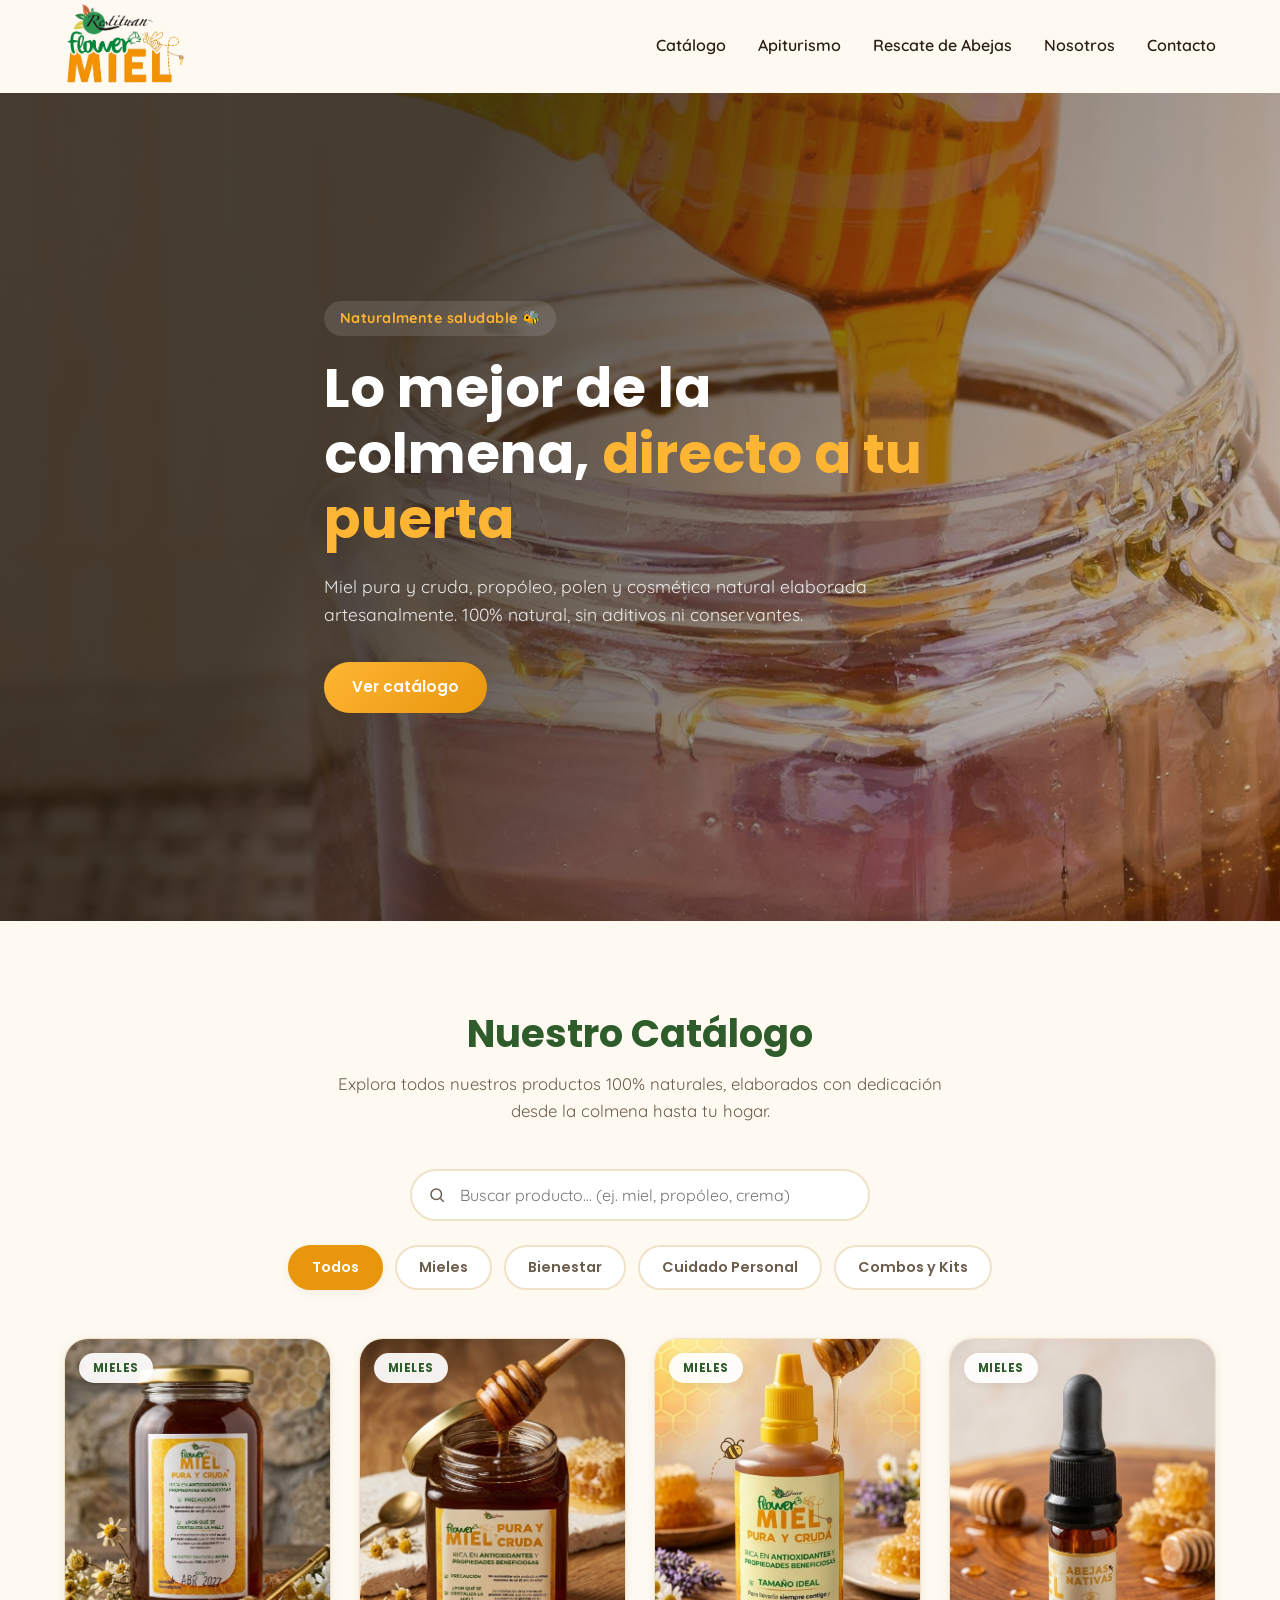
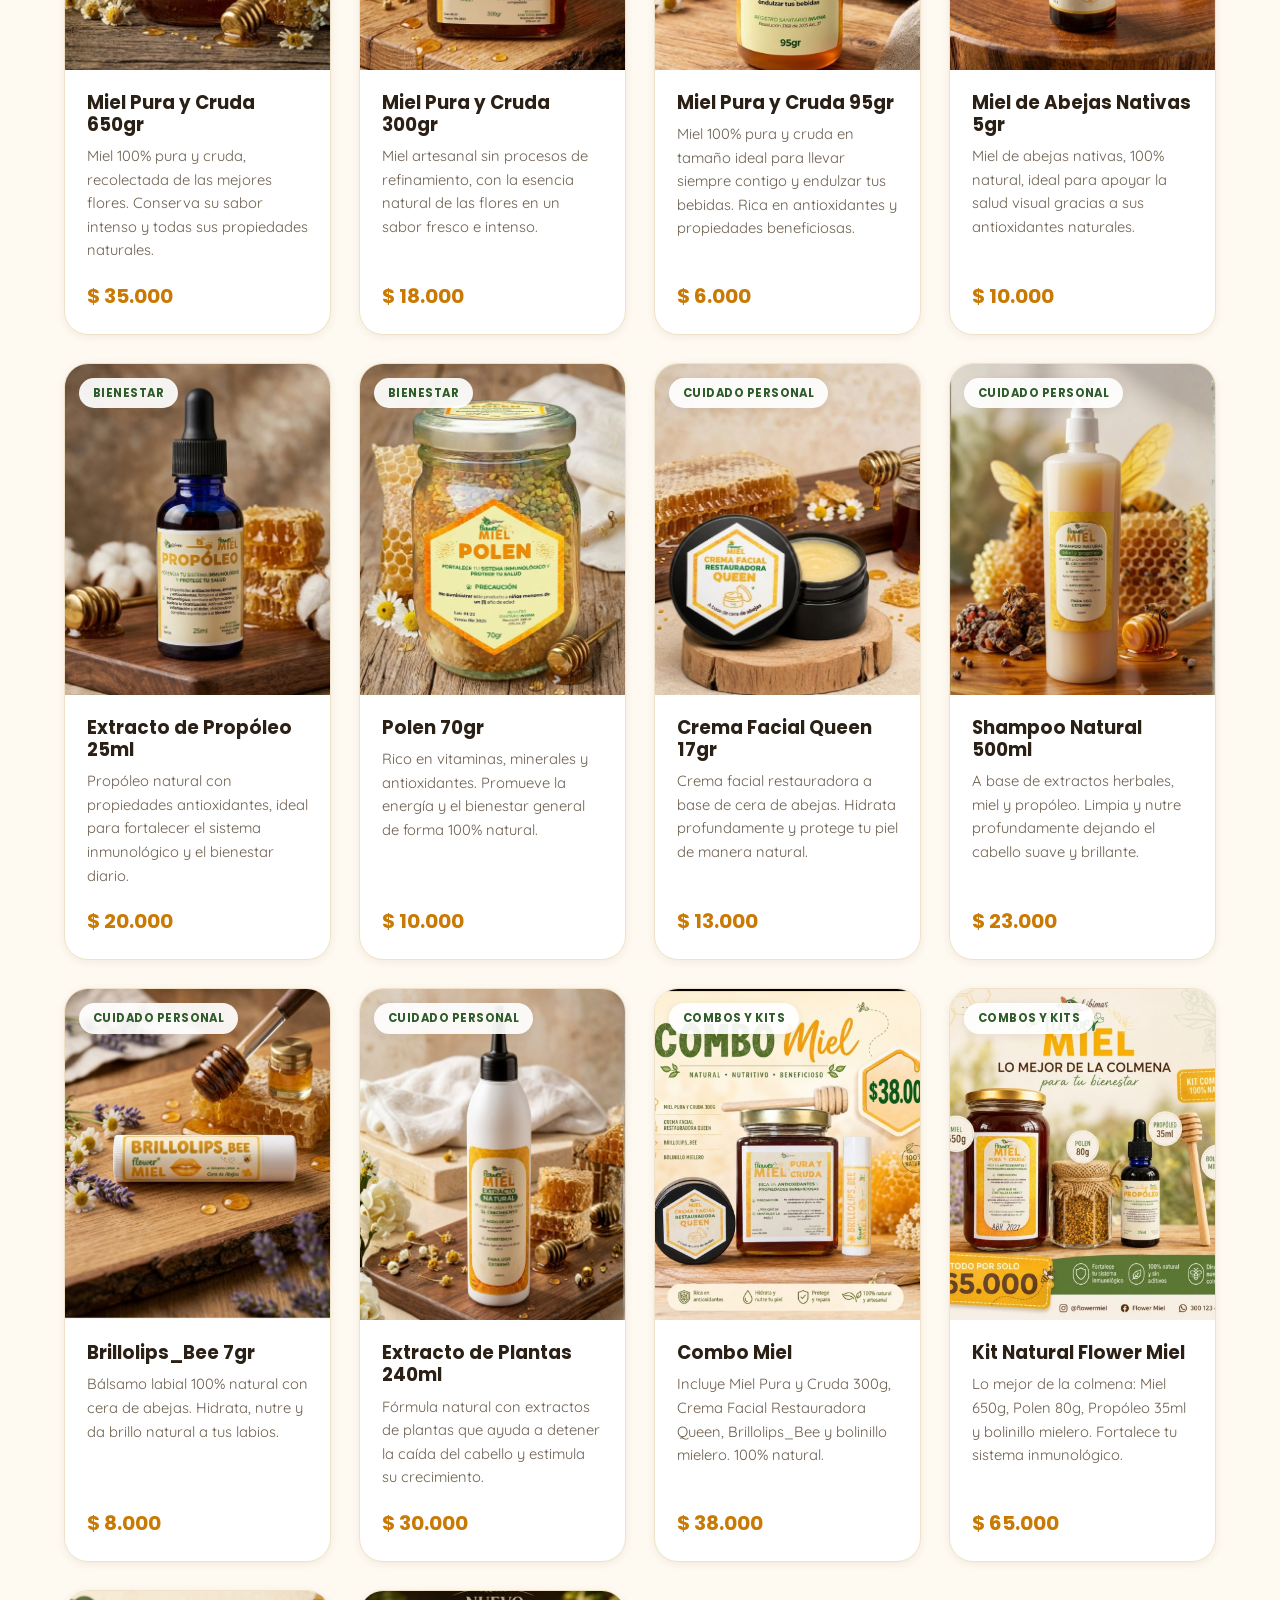
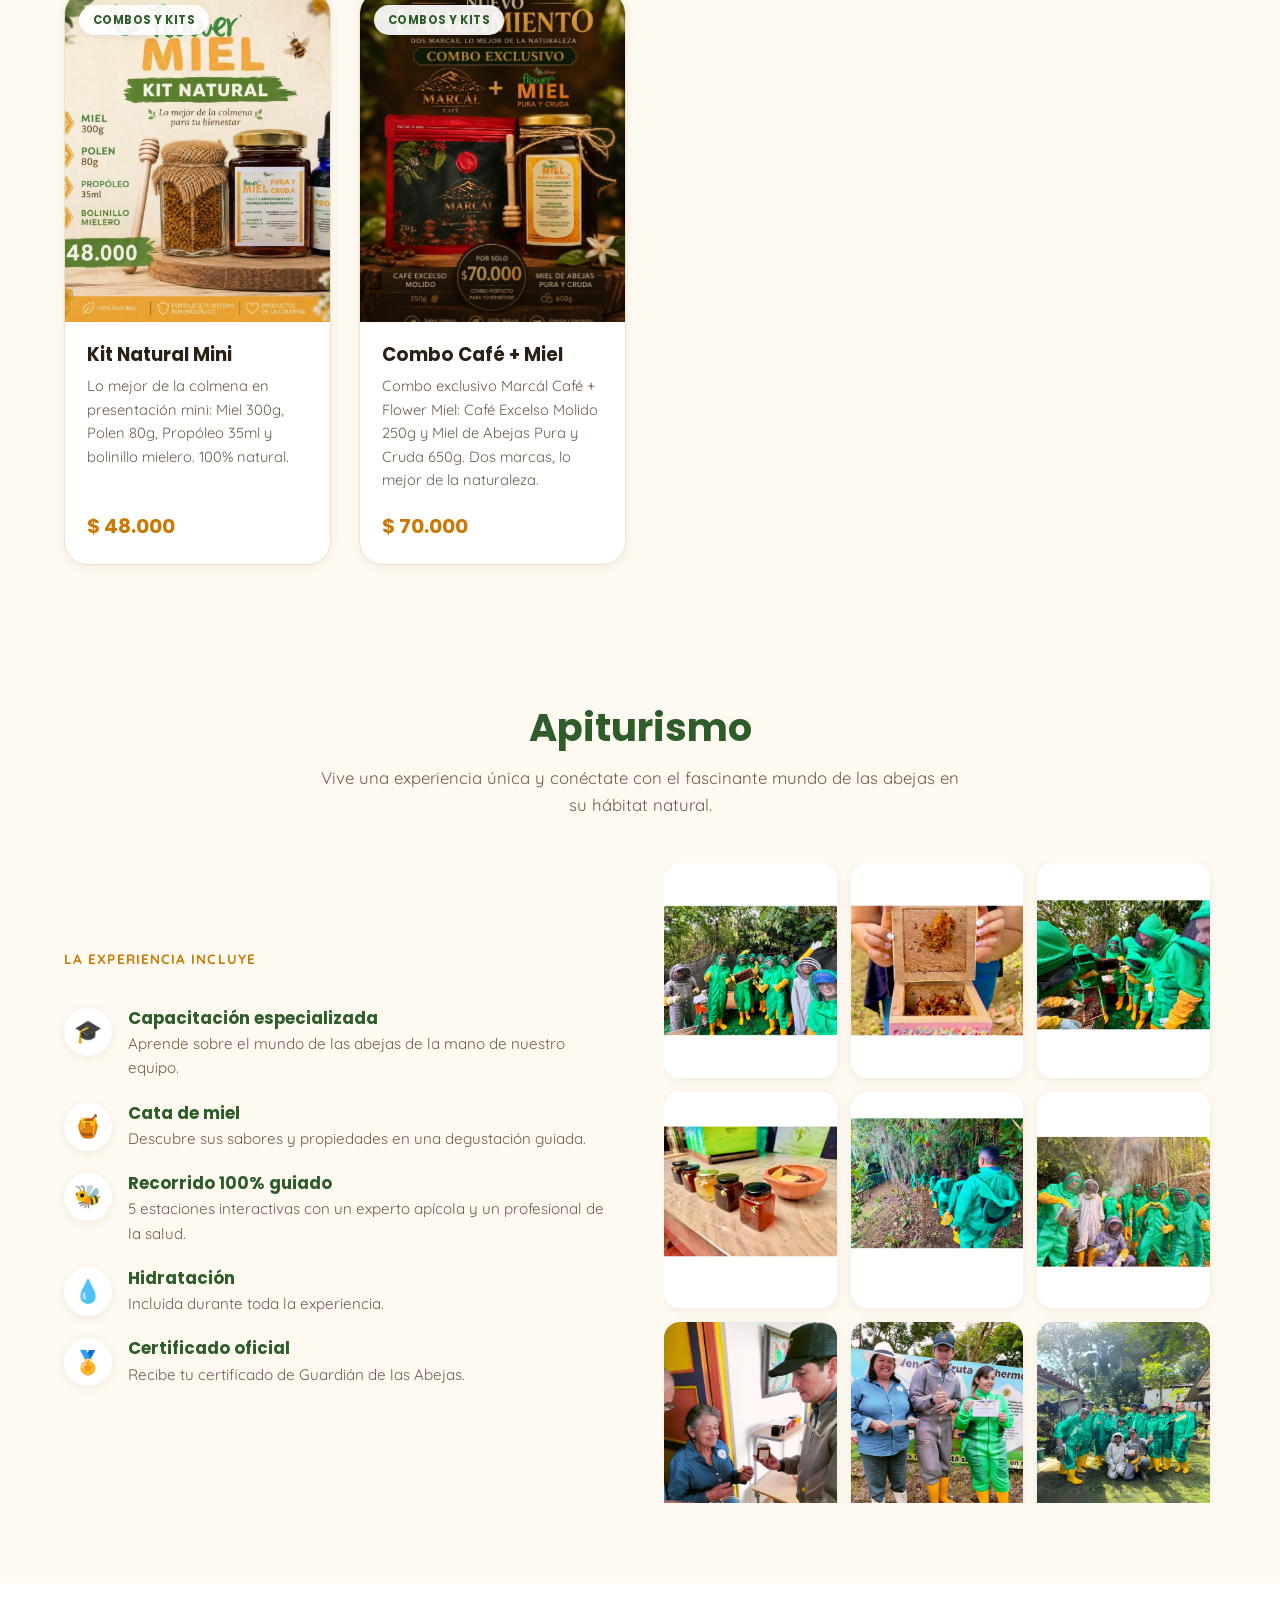
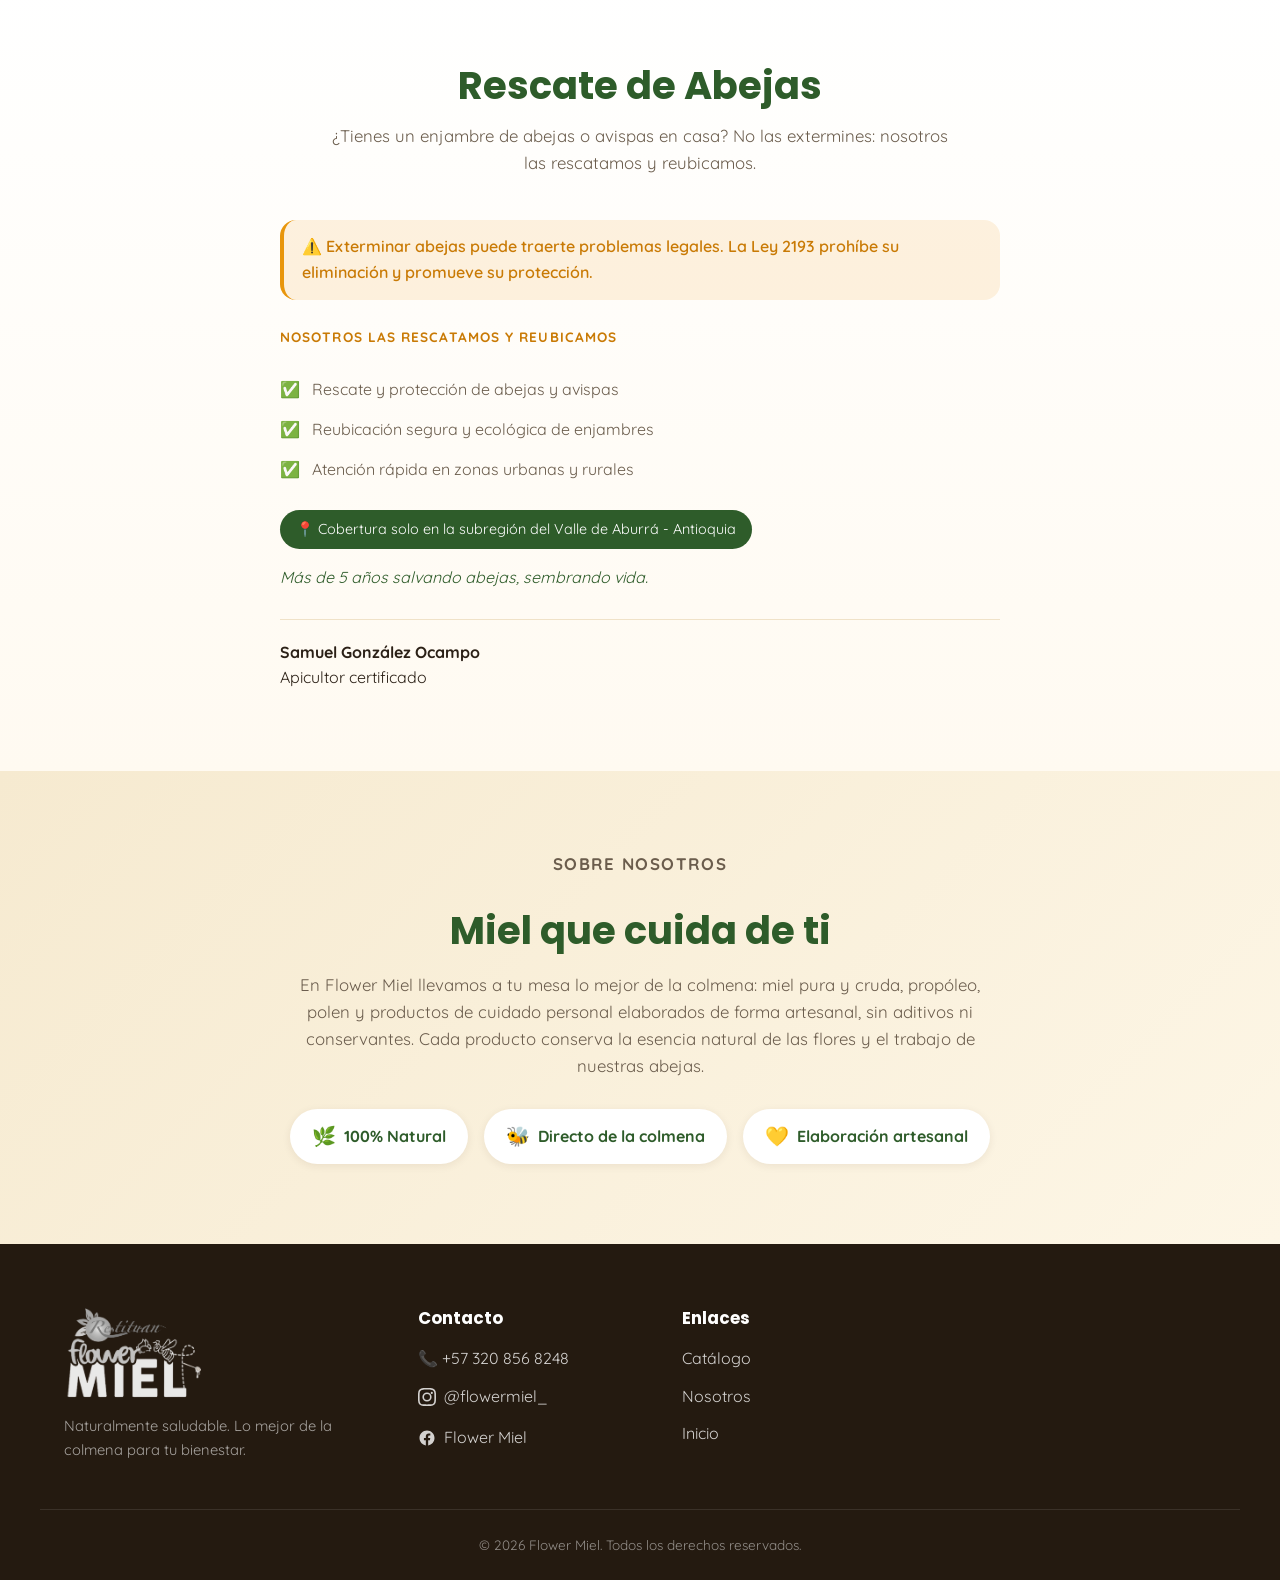
==== vendedores/index.html @ 665420f8 "Mueve vendedores.html a /vendedores/ para ocultar la extensión .html Al servirse como index.html den" ====
<!DOCTYPE html>
<html lang="es">
<head>
<meta charset="UTF-8">
<meta name="viewport" content="width=device-width, initial-scale=1.0">
<title>Flower Miel | Catálogo Natural</title>
<meta name="description" content="Flower Miel - Productos naturales de la colmena: miel, propóleo, polen y cosmética natural.">
<meta name="robots" content="noindex, nofollow">
<link rel="icon" href="data:image/svg+xml,<svg xmlns=%22http://www.w3.org/2000/svg%22 viewBox=%220 0 100 100%22><text y=%22.9em%22 font-size=%2290%22>🍯</text></svg>">
<link rel="preconnect" href="https://fonts.googleapis.com">
<link rel="preconnect" href="https://fonts.gstatic.com" crossorigin>
<link href="https://fonts.googleapis.com/css2?family=Poppins:wght@400;500;600;700;800&family=Quicksand:wght@400;500;600;700&display=swap" rel="stylesheet">
<link rel="stylesheet" href="../assets/css/styles.css">
</head>
<body>

<!-- HEADER -->
<header class="site-header" id="top">
  <div class="header-inner container">
    <a href="#top" class="brand">
      <img src="../assets/img/logo-flower-miel.png" alt="Flower Miel" class="brand-logo">
    </a>

    <nav class="main-nav" id="mainNav">
      <a href="#catalogo">Catálogo</a>
      <a href="#apiturismo">Apiturismo</a>
      <a href="#rescate">Rescate de Abejas</a>
      <a href="#nosotros">Nosotros</a>
      <a href="#contacto">Contacto</a>
    </nav>

    <button class="nav-toggle" id="navToggle" aria-label="Abrir menú" aria-expanded="false">
      <span></span><span></span><span></span>
    </button>
  </div>
</header>

<!-- HERO -->
<section class="hero">
  <div class="hero-bg" style="background-image:url('../assets/img/hero-banner.jpg')"></div>
  <div class="hero-overlay"></div>
  <div class="container hero-content">
    <p class="hero-eyebrow">Naturalmente saludable 🐝</p>
    <h1>Lo mejor de la colmena, <span>directo a tu puerta</span></h1>
    <p class="hero-subtitle">Miel pura y cruda, propóleo, polen y cosmética natural elaborada artesanalmente. 100% natural, sin aditivos ni conservantes.</p>
    <div class="hero-actions">
      <a href="#catalogo" class="btn btn-primary">Ver catálogo</a>
    </div>
  </div>
</section>

<!-- QUICK NAV (solo móvil) -->
<nav class="quick-nav" aria-label="Accesos rápidos">
  <div class="container quick-nav-inner">
    <a href="#catalogo" class="quick-nav-item">
      <span class="quick-nav-icon">🍯</span>
      Catálogo
    </a>
    <a href="#apiturismo" class="quick-nav-item">
      <span class="quick-nav-icon">🐝</span>
      Apiturismo
    </a>
    <a href="#rescate" class="quick-nav-item">
      <span class="quick-nav-icon">🛡️</span>
      Rescate de Abejas
    </a>
    <a href="#nosotros" class="quick-nav-item">
      <span class="quick-nav-icon">🌿</span>
      Nosotros
    </a>
  </div>
</nav>

<!-- CATALOGO -->
<main>
<section class="catalog-section" id="catalogo">
  <div class="container">
    <div class="section-heading">
      <h2>Nuestro Catálogo</h2>
      <p>Explora todos nuestros productos 100% naturales, elaborados con dedicación desde la colmena hasta tu hogar.</p>
    </div>

    <!-- Controls: search + filters -->
    <div class="catalog-controls">
      <div class="search-box">
        <svg viewBox="0 0 24 24" width="18" height="18" fill="none" stroke="currentColor" stroke-width="2" aria-hidden="true"><circle cx="11" cy="11" r="7"/><line x1="21" y1="21" x2="16.65" y2="16.65"/></svg>
        <input type="text" id="searchInput" placeholder="Buscar producto... (ej. miel, propóleo, crema)">
      </div>

      <div class="filter-chips" id="filterChips">
        <button class="chip active" data-filter="todos">Todos</button>
        <button class="chip" data-filter="mieles">Mieles</button>
        <button class="chip" data-filter="bienestar">Bienestar</button>
        <button class="chip" data-filter="cuidado-personal">Cuidado Personal</button>
        <button class="chip" data-filter="combos">Combos y Kits</button>
      </div>
    </div>

    <!-- Product grid -->
    <div class="product-grid" id="productGrid"></div>

    <p class="no-results" id="noResults" hidden>No se encontraron productos que coincidan con tu búsqueda 🐝</p>
  </div>
</section>

<!-- APITURISMO -->
<section class="apiturismo-section" id="apiturismo">
  <div class="container">
    <div class="section-heading">
      <h2>Apiturismo</h2>
      <p>Vive una experiencia única y conéctate con el fascinante mundo de las abejas en su hábitat natural.</p>
    </div>

    <div class="apiturismo-inner">
      <div class="apiturismo-info">
        <p class="section-tag">La experiencia incluye</p>
        <ul class="apiturismo-list">
          <li>
            <span class="apiturismo-icon">🎓</span>
            <div>
              <h3>Capacitación especializada</h3>
              <p>Aprende sobre el mundo de las abejas de la mano de nuestro equipo.</p>
            </div>
          </li>
          <li>
            <span class="apiturismo-icon">🍯</span>
            <div>
              <h3>Cata de miel</h3>
              <p>Descubre sus sabores y propiedades en una degustación guiada.</p>
            </div>
          </li>
          <li>
            <span class="apiturismo-icon">🐝</span>
            <div>
              <h3>Recorrido 100% guiado</h3>
              <p>5 estaciones interactivas con un experto apícola y un profesional de la salud.</p>
            </div>
          </li>
          <li>
            <span class="apiturismo-icon">💧</span>
            <div>
              <h3>Hidratación</h3>
              <p>Incluida durante toda la experiencia.</p>
            </div>
          </li>
          <li>
            <span class="apiturismo-icon">🏅</span>
            <div>
              <h3>Certificado oficial</h3>
              <p>Recibe tu certificado de Guardián de las Abejas.</p>
            </div>
          </li>
        </ul>
      </div>

      <div class="apiturismo-gallery" id="apiturismoGallery">
        <div class="gallery-item"><img src="../assets/img/apiturismo/apiturismo-20.jpg" alt="Experiencia de Apiturismo en Flower Miel" loading="lazy"></div>
        <div class="gallery-item"><img src="../assets/img/apiturismo/apiturismo-21.jpg" alt="Experiencia de Apiturismo en Flower Miel" loading="lazy"></div>
        <div class="gallery-item"><img src="../assets/img/apiturismo/apiturismo-22.jpg" alt="Experiencia de Apiturismo en Flower Miel" loading="lazy"></div>
        <div class="gallery-item"><img src="../assets/img/apiturismo/apiturismo-23.jpg" alt="Experiencia de Apiturismo en Flower Miel" loading="lazy"></div>
        <div class="gallery-item"><img src="../assets/img/apiturismo/apiturismo-24.jpg" alt="Experiencia de Apiturismo en Flower Miel" loading="lazy"></div>
        <div class="gallery-item"><img src="../assets/img/apiturismo/apiturismo-25.jpg" alt="Experiencia de Apiturismo en Flower Miel" loading="lazy"></div>
        <div class="gallery-item gallery-item-extra gallery-item-hidden"><img src="../assets/img/apiturismo/apiturismo-26.jpg" alt="Experiencia de Apiturismo en Flower Miel" loading="lazy"></div>
        <div class="gallery-item gallery-item-extra gallery-item-hidden"><img src="../assets/img/apiturismo/apiturismo-27.jpg" alt="Experiencia de Apiturismo en Flower Miel" loading="lazy"></div>
        <div class="gallery-item gallery-item-extra gallery-item-hidden"><img src="../assets/img/apiturismo/apiturismo-28.jpg" alt="Experiencia de Apiturismo en Flower Miel" loading="lazy"></div>
        <div class="gallery-item gallery-item-extra gallery-item-hidden"><img src="../assets/img/apiturismo/apiturismo-29.jpg" alt="Experiencia de Apiturismo en Flower Miel" loading="lazy"></div>
        <div class="gallery-item gallery-item-extra gallery-item-hidden"><img src="../assets/img/apiturismo/apiturismo-31.jpg" alt="Experiencia de Apiturismo en Flower Miel" loading="lazy"></div>
        <div class="gallery-item gallery-item-extra gallery-item-hidden"><img src="../assets/img/apiturismo/apiturismo-32.jpg" alt="Experiencia de Apiturismo en Flower Miel" loading="lazy"></div>
        <div class="gallery-item gallery-item-extra gallery-item-hidden"><img src="../assets/img/apiturismo/apiturismo-33.jpg" alt="Experiencia de Apiturismo en Flower Miel" loading="lazy"></div>
        <div class="gallery-item gallery-item-extra gallery-item-hidden"><img src="../assets/img/apiturismo/apiturismo-34.jpg" alt="Experiencia de Apiturismo en Flower Miel" loading="lazy"></div>
        <div class="gallery-item gallery-item-extra gallery-item-hidden"><img src="../assets/img/apiturismo/apiturismo-35.jpg" alt="Experiencia de Apiturismo en Flower Miel" loading="lazy"></div>
        <div class="gallery-item gallery-item-extra gallery-item-hidden"><img src="../assets/img/apiturismo/apiturismo-36.jpg" alt="Experiencia de Apiturismo en Flower Miel" loading="lazy"></div>
        <div class="gallery-item gallery-item-extra gallery-item-hidden"><img src="../assets/img/apiturismo/apiturismo-37.jpg" alt="Experiencia de Apiturismo en Flower Miel" loading="lazy"></div>
        <div class="gallery-item gallery-item-extra gallery-item-hidden"><img src="../assets/img/apiturismo/apiturismo-38.jpg" alt="Experiencia de Apiturismo en Flower Miel" loading="lazy"></div>
        <div class="gallery-item gallery-item-extra gallery-item-hidden"><img src="../assets/img/apiturismo/apiturismo-39.jpg" alt="Experiencia de Apiturismo en Flower Miel" loading="lazy"></div>
        <div class="gallery-item gallery-item-extra gallery-item-hidden"><img src="../assets/img/apiturismo/apiturismo-40.jpg" alt="Experiencia de Apiturismo en Flower Miel" loading="lazy"></div>
        <div class="gallery-item gallery-item-extra gallery-item-hidden"><img src="../assets/img/apiturismo/apiturismo-41.jpg" alt="Experiencia de Apiturismo en Flower Miel" loading="lazy"></div>
        <div class="gallery-item gallery-item-extra gallery-item-hidden"><img src="../assets/img/apiturismo/apiturismo-42.jpg" alt="Experiencia de Apiturismo en Flower Miel" loading="lazy"></div>
        <div class="gallery-item gallery-item-extra gallery-item-hidden"><img src="../assets/img/apiturismo/apiturismo-43.jpg" alt="Experiencia de Apiturismo en Flower Miel" loading="lazy"></div>
      </div>
      <button type="button" class="btn apiturismo-gallery-toggle" id="apiturismoGalleryToggle">Ver más fotos</button>
    </div>
  </div>
</section>

<!-- RESCATE DE ABEJAS -->
<section class="rescate-section" id="rescate">
  <div class="container">
    <div class="section-heading">
      <h2>Rescate de Abejas</h2>
      <p>¿Tienes un enjambre de abejas o avispas en casa? No las extermines: nosotros las rescatamos y reubicamos.</p>
    </div>

    <div class="rescate-inner rescate-inner-no-photos">
      <div class="rescate-info">
        <p class="rescate-alert">⚠️ Exterminar abejas puede traerte problemas legales. La Ley 2193 prohíbe su eliminación y promueve su protección.</p>

        <p class="section-tag">Nosotros las rescatamos y reubicamos</p>
        <ul class="rescate-list">
          <li>
            <span class="rescate-icon">✅</span>
            <p>Rescate y protección de abejas y avispas</p>
          </li>
          <li>
            <span class="rescate-icon">✅</span>
            <p>Reubicación segura y ecológica de enjambres</p>
          </li>
          <li>
            <span class="rescate-icon">✅</span>
            <p>Atención rápida en zonas urbanas y rurales</p>
          </li>
        </ul>

        <p class="rescate-coverage">📍 Cobertura solo en la subregión del Valle de Aburrá - Antioquia</p>
        <p class="rescate-tagline">Más de 5 años salvando abejas, sembrando vida.</p>

        <div class="rescate-contact">
          <p><strong>Samuel González Ocampo</strong><br>Apicultor certificado</p>
        </div>
      </div>
    </div>
  </div>
</section>

<!-- NOSOTROS -->
<section class="about-section" id="nosotros">
  <div class="container about-inner">
    <div class="about-text">
      <p class="section-tag">Sobre nosotros</p>
      <h2>Miel que cuida de ti</h2>
      <p>En Flower Miel llevamos a tu mesa lo mejor de la colmena: miel pura y cruda, propóleo, polen y productos de cuidado personal elaborados de forma artesanal, sin aditivos ni conservantes. Cada producto conserva la esencia natural de las flores y el trabajo de nuestras abejas.</p>
      <div class="about-badges">
        <div class="badge"><span>🌿</span>100% Natural</div>
        <div class="badge"><span>🐝</span>Directo de la colmena</div>
        <div class="badge"><span>💛</span>Elaboración artesanal</div>
      </div>
    </div>
  </div>
</section>
</main>

<!-- FOOTER -->
<footer class="site-footer" id="contacto">
  <div class="container footer-inner">
    <div class="footer-brand">
      <img src="../assets/img/logo-flower-miel-blanco.png" alt="Flower Miel" class="brand-logo brand-logo-footer">
      <p>Naturalmente saludable. Lo mejor de la colmena para tu bienestar.</p>
    </div>

    <div class="footer-col">
      <h3>Contacto</h3>
      <ul>
        <li>📞 +57 320 856 8248</li>
        <li>
          <a href="https://www.instagram.com/flowermiel_/" target="_blank" rel="noopener" class="social-link">
            <svg viewBox="0 0 24 24" width="18" height="18" fill="currentColor" aria-hidden="true"><path d="M12 2.163c3.204 0 3.584.012 4.85.07 3.252.148 4.771 1.691 4.919 4.919.058 1.265.069 1.645.069 4.849 0 3.205-.012 3.584-.069 4.849-.149 3.225-1.664 4.771-4.919 4.919-1.266.058-1.644.07-4.85.07-3.204 0-3.584-.012-4.849-.07-3.26-.149-4.771-1.699-4.919-4.92-.058-1.265-.07-1.644-.07-4.849 0-3.204.013-3.583.07-4.849.149-3.227 1.664-4.771 4.919-4.919 1.266-.057 1.645-.069 4.849-.069zm0-2.163c-3.259 0-3.667.014-4.947.072-4.358.2-6.78 2.618-6.98 6.98-.059 1.281-.073 1.689-.073 4.948 0 3.259.014 3.668.072 4.948.2 4.358 2.618 6.78 6.98 6.98 1.281.058 1.689.072 4.948.072 3.259 0 3.668-.014 4.948-.072 4.354-.2 6.782-2.618 6.98-6.98.059-1.28.073-1.689.073-4.948 0-3.259-.014-3.667-.072-4.947-.198-4.354-2.618-6.78-6.98-6.98-1.281-.059-1.69-.073-4.949-.073zm0 5.838a6.163 6.163 0 100 12.326 6.163 6.163 0 000-12.326zm0 10.162a4 4 0 110-8 4 4 0 010 8zm6.406-10.845a1.44 1.44 0 100 2.881 1.44 1.44 0 000-2.881z"/></svg>
            @flowermiel_
          </a>
        </li>
        <li>
          <a href="https://www.facebook.com/ApiturismoFlowerMiel" target="_blank" rel="noopener" class="social-link">
            <svg viewBox="0 0 24 24" width="18" height="18" fill="currentColor" aria-hidden="true"><path d="M22 12c0-5.523-4.477-10-10-10S2 6.477 2 12c0 4.991 3.657 9.128 8.438 9.878v-6.987h-2.54V12h2.54V9.797c0-2.506 1.492-3.89 3.777-3.89 1.094 0 2.238.195 2.238.195v2.46h-1.26c-1.243 0-1.63.771-1.63 1.562V12h2.773l-.443 2.89h-2.33v6.988C18.343 21.128 22 16.991 22 12z"/></svg>
            Flower Miel
          </a>
        </li>
      </ul>
    </div>

    <div class="footer-col">
      <h3>Enlaces</h3>
      <ul>
        <li><a href="#catalogo">Catálogo</a></li>
        <li><a href="#nosotros">Nosotros</a></li>
        <li><a href="#top">Inicio</a></li>
      </ul>
    </div>
  </div>
  <div class="footer-bottom container">
    <p>&copy; <span id="year"></span> Flower Miel. Todos los derechos reservados.</p>
  </div>
</footer>

<div class="image-modal" id="imageModal">
  <div class="image-modal-content">
    <button class="image-modal-close" id="imageModalClose" aria-label="Cerrar">&times;</button>
    <img src="" alt="" id="imageModalImg">
    <p class="image-modal-caption" id="imageModalCaption"></p>
  </div>
</div>

<script src="../assets/js/main-vendedores.js"></script>
</body>
</html>
---- assets/css/styles.css ----
/* ============================================
   Flower Miel — Catálogo Digital
   ============================================ */

:root {
  --color-primary: #e8960c;
  --color-primary-dark: #c97a05;
  --color-primary-light: #ffb534;
  --color-secondary: #3f7d3a;
  --color-secondary-dark: #2e5c2a;
  --color-whatsapp: #25d366;
  --color-whatsapp-dark: #1da851;

  --color-bg: #fffaf1;
  --color-surface: #ffffff;
  --color-text: #2b2016;
  --color-text-muted: #6b5d4d;
  --color-border: #f0e2c8;

  --font-heading: "Poppins", sans-serif;
  --font-body: "Quicksand", sans-serif;

  --radius-sm: 10px;
  --radius-md: 16px;
  --radius-lg: 24px;

  --shadow-sm: 0 2px 8px rgba(60, 40, 10, 0.08);
  --shadow-md: 0 8px 24px rgba(60, 40, 10, 0.12);
  --shadow-lg: 0 18px 40px rgba(60, 40, 10, 0.18);

  --transition-base: 0.3s cubic-bezier(0.4, 0, 0.2, 1);
}

* {
  box-sizing: border-box;
  margin: 0;
  padding: 0;
}

html {
  scroll-behavior: smooth;
}

#catalogo,
#apiturismo,
#rescate,
#nosotros,
#contacto {
  scroll-margin-top: 108px;
}

body {
  font-family: var(--font-body);
  color: var(--color-text);
  background: var(--color-bg);
  line-height: 1.6;
  -webkit-font-smoothing: antialiased;
}

img {
  max-width: 100%;
  display: block;
}

a {
  text-decoration: none;
  color: inherit;
}

ul {
  list-style: none;
}

.container {
  width: 100%;
  max-width: 1200px;
  margin-inline: auto;
  padding-inline: 24px;
}

h1, h2, h3 {
  font-family: var(--font-heading);
  font-weight: 700;
  line-height: 1.2;
}

/* ============================================
   Buttons
   ============================================ */

.btn {
  display: inline-flex;
  align-items: center;
  justify-content: center;
  gap: 8px;
  padding: 13px 28px;
  border-radius: 999px;
  font-family: var(--font-heading);
  font-weight: 600;
  font-size: 0.95rem;
  border: none;
  cursor: pointer;
  transition: transform var(--transition-base), box-shadow var(--transition-base), background var(--transition-base);
  white-space: nowrap;
}

.btn:active {
  transform: scale(0.97);
}

.btn-primary {
  background: linear-gradient(135deg, var(--color-primary-light), var(--color-primary));
  color: #ffffff;
  box-shadow: var(--shadow-sm);
}

.btn-primary:hover {
  box-shadow: var(--shadow-md);
  transform: translateY(-2px);
}

.btn-whatsapp {
  background: var(--color-whatsapp);
  color: #ffffff;
  box-shadow: 0 4px 14px rgba(37, 211, 102, 0.35);
}

.btn-whatsapp:hover {
  background: var(--color-whatsapp-dark);
  box-shadow: 0 6px 20px rgba(37, 211, 102, 0.45);
  transform: translateY(-2px);
}

.btn-block {
  width: 100%;
}

/* ============================================
   Header
   ============================================ */

.site-header {
  position: sticky;
  top: 0;
  z-index: 100;
  background: rgba(255, 250, 241, 0.85);
  backdrop-filter: blur(10px);
  border-bottom: 1px solid transparent;
  transition: box-shadow var(--transition-base), border-color var(--transition-base);
}

.site-header.scrolled {
  box-shadow: var(--shadow-sm);
  border-bottom-color: var(--color-border);
}

.header-inner {
  display: flex;
  align-items: center;
  justify-content: space-between;
  height: 92px;
}

.brand {
  display: flex;
  align-items: center;
  gap: 8px;
  height: 100%;
}

.brand-logo {
  height: 84px;
  width: auto;
  object-fit: contain;
  object-position: left center;
}

.main-nav {
  display: flex;
  align-items: center;
  gap: 32px;
}

.main-nav a {
  font-weight: 600;
  color: var(--color-text);
  position: relative;
  transition: color var(--transition-base);
}

.main-nav a:not(.nav-cta)::after {
  content: "";
  position: absolute;
  left: 0;
  bottom: -6px;
  width: 0;
  height: 2px;
  background: var(--color-primary);
  transition: width var(--transition-base);
}

.main-nav a:not(.nav-cta):hover {
  color: var(--color-primary-dark);
}

.main-nav a:not(.nav-cta):hover::after {
  width: 100%;
}

.nav-cta {
  background: var(--color-whatsapp);
  color: #fff !important;
  padding: 10px 22px;
  border-radius: 999px;
  font-weight: 700;
  transition: background var(--transition-base), transform var(--transition-base);
}

.nav-cta:hover {
  background: var(--color-whatsapp-dark);
  transform: translateY(-2px);
}

.nav-toggle {
  display: none;
  flex-direction: column;
  justify-content: center;
  gap: 5px;
  width: 40px;
  height: 40px;
  background: none;
  border: none;
  cursor: pointer;
}

.nav-toggle span {
  width: 100%;
  height: 2px;
  background: var(--color-text);
  border-radius: 2px;
  transition: transform var(--transition-base), opacity var(--transition-base);
}

.nav-toggle.open span:nth-child(1) {
  transform: translateY(7px) rotate(45deg);
}

.nav-toggle.open span:nth-child(2) {
  opacity: 0;
}

.nav-toggle.open span:nth-child(3) {
  transform: translateY(-7px) rotate(-45deg);
}

/* ============================================
   Hero
   ============================================ */

.hero {
  position: relative;
  min-height: 92vh;
  display: flex;
  align-items: center;
  overflow: hidden;
}

.hero-bg {
  position: absolute;
  inset: 0;
  background-size: cover;
  background-position: center;
  transform: scale(1.05);
}

.hero-overlay {
  position: absolute;
  inset: 0;
  background: linear-gradient(115deg, rgba(30, 22, 10, 0.82) 30%, rgba(30, 22, 10, 0.45) 65%, rgba(30, 22, 10, 0.2) 100%);
}

.hero-content {
  position: relative;
  z-index: 1;
  color: #fff;
  max-width: 680px;
  padding-block: 80px;
}

.hero-eyebrow {
  display: inline-block;
  font-weight: 700;
  color: var(--color-primary-light);
  background: rgba(255, 255, 255, 0.12);
  padding: 6px 16px;
  border-radius: 999px;
  margin-bottom: 20px;
  font-size: 0.9rem;
  letter-spacing: 0.03em;
}

.hero h1 {
  font-size: clamp(2.2rem, 5vw, 3.4rem);
  margin-bottom: 20px;
}

.hero h1 span {
  color: var(--color-primary-light);
}

.hero-subtitle {
  font-size: 1.1rem;
  color: rgba(255, 255, 255, 0.88);
  margin-bottom: 34px;
  max-width: 560px;
}

.hero-actions {
  display: flex;
  flex-wrap: wrap;
  gap: 16px;
}

/* ============================================
   Section heading
   ============================================ */

.section-heading {
  text-align: center;
  max-width: 640px;
  margin: 0 auto 44px;
}

.section-heading h2 {
  font-size: clamp(1.8rem, 3.5vw, 2.4rem);
  color: var(--color-secondary-dark);
  margin-bottom: 14px;
}

.section-heading p {
  color: var(--color-text-muted);
  font-size: 1.05rem;
}

.section-tag {
  display: inline-block;
  color: var(--color-primary-dark);
  font-weight: 700;
  text-transform: uppercase;
  letter-spacing: 0.08em;
  font-size: 0.85rem;
  margin-bottom: 10px;
}

/* ============================================
   Quick nav (mobile only)
   ============================================ */

.quick-nav {
  display: none;
}

@media (max-width: 860px) {
  .quick-nav {
    display: block;
    background: var(--color-surface);
    border-bottom: 1px solid var(--color-border);
    position: sticky;
    top: 93px;
    z-index: 90;
  }

  .quick-nav-inner {
    display: flex;
    gap: 10px;
    overflow-x: auto;
    padding-block: 12px;
    scrollbar-width: none;
  }

  .quick-nav-inner::-webkit-scrollbar {
    display: none;
  }

  .quick-nav-item {
    flex: none;
    display: flex;
    align-items: center;
    gap: 6px;
    padding: 8px 16px;
    border-radius: 999px;
    background: var(--color-bg);
    border: 1.5px solid var(--color-border);
    color: var(--color-text);
    font-weight: 600;
    font-size: 0.88rem;
    white-space: nowrap;
    transition: background var(--transition-base), border-color var(--transition-base);
  }

  .quick-nav-item:active,
  .quick-nav-item:hover {
    background: var(--color-primary-light);
    border-color: var(--color-primary);
    color: #ffffff;
  }

  .quick-nav-icon {
    font-size: 1rem;
  }
}

/* ============================================
   Catalog
   ============================================ */

.catalog-section {
  padding-block: 90px 60px;
}

.catalog-controls {
  display: flex;
  flex-direction: column;
  gap: 24px;
  align-items: center;
  margin-bottom: 48px;
}

.search-box {
  position: relative;
  width: 100%;
  max-width: 460px;
}

.search-box svg {
  position: absolute;
  left: 18px;
  top: 50%;
  transform: translateY(-50%);
  color: var(--color-text-muted);
}

.search-box input {
  width: 100%;
  padding: 14px 20px 14px 48px;
  border-radius: 999px;
  border: 2px solid var(--color-border);
  background: var(--color-surface);
  font-family: var(--font-body);
  font-size: 1rem;
  color: var(--color-text);
  transition: border-color var(--transition-base), box-shadow var(--transition-base);
}

.search-box input:focus {
  outline: none;
  border-color: var(--color-primary);
  box-shadow: 0 0 0 4px rgba(232, 150, 12, 0.15);
}

.filter-chips {
  display: flex;
  flex-wrap: wrap;
  justify-content: center;
  gap: 12px;
}

.chip {
  padding: 10px 22px;
  border-radius: 999px;
  border: 2px solid var(--color-border);
  background: var(--color-surface);
  color: var(--color-text-muted);
  font-family: var(--font-heading);
  font-weight: 600;
  font-size: 0.9rem;
  cursor: pointer;
  transition: all var(--transition-base);
}

.chip:hover {
  border-color: var(--color-primary-light);
  color: var(--color-primary-dark);
}

.chip.active {
  background: var(--color-primary);
  border-color: var(--color-primary);
  color: #fff;
  box-shadow: var(--shadow-sm);
}

.product-grid {
  display: grid;
  grid-template-columns: 1fr;
  gap: 28px;
}

@media (min-width: 640px) {
  .product-grid {
    grid-template-columns: repeat(2, 1fr);
  }
}

@media (min-width: 980px) {
  .product-grid {
    grid-template-columns: repeat(3, 1fr);
  }
}

@media (min-width: 1280px) {
  .product-grid {
    grid-template-columns: repeat(4, 1fr);
  }
}

.no-results {
  text-align: center;
  color: var(--color-text-muted);
  font-size: 1.1rem;
  padding: 40px 0;
}

/* ============================================
   Product card
   ============================================ */

.product-card {
  background: var(--color-surface);
  border-radius: var(--radius-lg);
  overflow: hidden;
  box-shadow: var(--shadow-sm);
  border: 1px solid var(--color-border);
  display: flex;
  flex-direction: column;
  transition: transform var(--transition-base), box-shadow var(--transition-base);
  animation: fadeInUp 0.5s ease both;
}

.product-card:hover {
  transform: translateY(-8px);
  box-shadow: var(--shadow-lg);
}

.product-image-wrap {
  position: relative;
  aspect-ratio: 4 / 5;
  overflow: hidden;
  background: var(--color-border);
  cursor: zoom-in;
}

.product-image {
  width: 100%;
  height: 100%;
  object-fit: cover;
  transition: transform 0.5s ease;
}

.product-card:hover .product-image {
  transform: scale(1.08);
}

.zoom-hint {
  position: absolute;
  bottom: 14px;
  right: 14px;
  width: 36px;
  height: 36px;
  border-radius: 50%;
  background: rgba(255, 255, 255, 0.92);
  color: var(--color-text);
  display: flex;
  align-items: center;
  justify-content: center;
  opacity: 0;
  transform: scale(0.85);
  transition: opacity var(--transition-base), transform var(--transition-base);
  box-shadow: var(--shadow-sm);
}

.product-card:hover .zoom-hint {
  opacity: 1;
  transform: scale(1);
}

.product-badge {
  position: absolute;
  top: 14px;
  left: 14px;
  background: rgba(255, 255, 255, 0.92);
  color: var(--color-secondary-dark);
  font-family: var(--font-heading);
  font-weight: 700;
  font-size: 0.72rem;
  text-transform: uppercase;
  letter-spacing: 0.04em;
  padding: 6px 14px;
  border-radius: 999px;
  box-shadow: var(--shadow-sm);
}

.product-body {
  padding: 22px;
  display: flex;
  flex-direction: column;
  flex-grow: 1;
}

.product-name {
  font-size: 1.15rem;
  color: var(--color-text);
  margin-bottom: 8px;
}

.product-description {
  color: var(--color-text-muted);
  font-size: 0.92rem;
  margin-bottom: 18px;
  flex-grow: 1;
}

.product-footer {
  display: flex;
  align-items: center;
  justify-content: space-between;
  gap: 12px;
  flex-wrap: wrap;
}

.product-price {
  font-family: var(--font-heading);
  font-weight: 700;
  font-size: 1.25rem;
  color: var(--color-primary-dark);
}

.btn-buy {
  padding: 10px 20px;
  font-size: 0.88rem;
}

/* ============================================
   Apiturismo section
   ============================================ */

.apiturismo-section {
  background: var(--color-bg);
  padding-block: 80px;
}

.apiturismo-inner {
  display: grid;
  grid-template-columns: 1fr;
  gap: 48px;
  margin-top: 40px;
}

.apiturismo-list {
  display: flex;
  flex-direction: column;
  gap: 22px;
  margin: 28px 0 32px;
}

.apiturismo-list li {
  display: flex;
  align-items: flex-start;
  gap: 16px;
}

.apiturismo-icon {
  flex: none;
  width: 48px;
  height: 48px;
  display: flex;
  align-items: center;
  justify-content: center;
  font-size: 1.4rem;
  background: var(--color-surface);
  border-radius: 50%;
  box-shadow: var(--shadow-sm);
}

.apiturismo-list h3 {
  font-size: 1.05rem;
  color: var(--color-secondary-dark);
  margin-bottom: 4px;
}

.apiturismo-list p {
  color: var(--color-text-muted);
  font-size: 0.95rem;
}

.apiturismo-gallery {
  display: grid;
  grid-template-columns: repeat(2, 1fr);
  gap: 14px;
}

.apiturismo-gallery .gallery-item.gallery-item-hidden {
  display: none;
}

.apiturismo-gallery-toggle {
  display: block;
  margin: 18px auto 0;
  background: var(--color-surface);
  color: var(--color-secondary-dark);
  border: 2px solid var(--color-secondary);
}

.apiturismo-gallery-toggle:hover {
  background: var(--color-secondary);
  color: #ffffff;
}

.gallery-item {
  position: relative;
  aspect-ratio: 4 / 5;
  border-radius: var(--radius-md);
  overflow: hidden;
  box-shadow: var(--shadow-sm);
  cursor: zoom-in;
}

.gallery-item img {
  position: absolute;
  inset: 0;
  width: 100%;
  height: 100%;
  object-fit: cover;
  transition: transform 0.5s ease;
}

.gallery-item:hover img {
  transform: scale(1.06);
}

.gallery-placeholder {
  display: flex;
  align-items: center;
  justify-content: center;
  background: repeating-linear-gradient(
    45deg,
    var(--color-border),
    var(--color-border) 10px,
    var(--color-surface) 10px,
    var(--color-surface) 20px
  );
  color: var(--color-text-muted);
  font-size: 0.85rem;
  text-align: center;
  padding: 12px;
  cursor: default;
}

@media (min-width: 860px) {
  .apiturismo-inner {
    grid-template-columns: 1fr 1fr;
    align-items: center;
  }

  .apiturismo-gallery {
    grid-template-columns: repeat(3, 1fr);
    max-height: 640px;
    overflow-y: auto;
    padding-right: 6px;
    scrollbar-width: thin;
    scrollbar-color: var(--color-secondary) var(--color-surface);
  }

  .apiturismo-gallery::-webkit-scrollbar {
    width: 8px;
  }

  .apiturismo-gallery::-webkit-scrollbar-track {
    background: var(--color-surface);
    border-radius: 8px;
  }

  .apiturismo-gallery::-webkit-scrollbar-thumb {
    background: var(--color-secondary);
    border-radius: 8px;
  }

  .apiturismo-gallery .gallery-item.gallery-item-hidden {
    display: block;
  }

  .apiturismo-gallery-toggle {
    display: none;
  }
}

/* ============================================
   Rescate de Abejas section
   ============================================ */

.rescate-section {
  background: linear-gradient(180deg, var(--color-surface), var(--color-bg));
  padding-block: 80px;
}

.rescate-inner {
  display: grid;
  grid-template-columns: 1fr;
  gap: 40px;
  margin-top: 40px;
}

.rescate-photos {
  display: grid;
  grid-template-columns: repeat(3, 1fr);
  gap: 14px;
}

.rescate-photo {
  aspect-ratio: 1 / 1;
  border-radius: 50%;
  overflow: hidden;
  box-shadow: var(--shadow-sm);
  border: 4px solid var(--color-primary-light);
}

.rescate-photo img {
  width: 100%;
  height: 100%;
  object-fit: cover;
}

.rescate-alert {
  background: rgba(232, 150, 12, 0.12);
  border-left: 4px solid var(--color-primary);
  color: var(--color-primary-dark);
  font-weight: 600;
  padding: 14px 18px;
  border-radius: var(--radius-md);
  margin-bottom: 24px;
}

.rescate-list {
  display: flex;
  flex-direction: column;
  gap: 14px;
  margin: 20px 0 28px;
}

.rescate-list li {
  display: flex;
  align-items: flex-start;
  gap: 12px;
}

.rescate-icon {
  flex: none;
}

.rescate-list p {
  color: var(--color-text-muted);
}

.rescate-coverage {
  display: inline-block;
  background: var(--color-secondary-dark);
  color: #ffffff;
  font-size: 0.9rem;
  padding: 8px 16px;
  border-radius: 999px;
  margin-bottom: 16px;
}

.rescate-tagline {
  font-style: italic;
  color: var(--color-secondary-dark);
  margin-bottom: 28px;
}

.rescate-contact {
  display: flex;
  flex-wrap: wrap;
  align-items: center;
  gap: 20px;
  padding-top: 20px;
  border-top: 1px solid var(--color-border);
}

.rescate-inner-no-photos {
  max-width: 720px;
  margin-inline: auto;
}

@media (min-width: 860px) {
  .rescate-inner {
    grid-template-columns: 1fr 1.2fr;
    align-items: center;
  }

  .rescate-photos {
    grid-template-columns: 1fr;
  }

  .rescate-inner-no-photos {
    grid-template-columns: 1fr;
  }
}

/* ============================================
   About section
   ============================================ */

.about-section {
  background: linear-gradient(135deg, #f6ead0, #fdf6e6);
  padding-block: 80px;
}

.about-inner {
  display: flex;
  justify-content: center;
}

.about-text {
  max-width: 720px;
  text-align: center;
}

.about-text h2 {
  font-size: clamp(1.8rem, 3.5vw, 2.4rem);
  color: var(--color-secondary-dark);
  margin-bottom: 18px;
}

.about-text p {
  color: var(--color-text-muted);
  font-size: 1.05rem;
  margin-bottom: 30px;
}

.about-badges {
  display: flex;
  flex-wrap: wrap;
  justify-content: center;
  gap: 16px;
}

.badge {
  display: flex;
  align-items: center;
  gap: 8px;
  background: var(--color-surface);
  padding: 12px 22px;
  border-radius: 999px;
  font-weight: 700;
  color: var(--color-secondary-dark);
  box-shadow: var(--shadow-sm);
}

.badge span {
  font-size: 1.2rem;
}

/* ============================================
   Footer
   ============================================ */

.site-footer {
  background: #241a10;
  color: rgba(255, 255, 255, 0.8);
  padding-top: 64px;
}

.footer-inner {
  display: grid;
  grid-template-columns: 1fr;
  gap: 40px;
  padding-bottom: 48px;
  border-bottom: 1px solid rgba(255, 255, 255, 0.1);
}

@media (min-width: 720px) {
  .footer-inner {
    grid-template-columns: 1.4fr 1fr 1fr 1.2fr;
  }
}

.footer-brand {
  display: flex;
  flex-direction: column;
  align-items: flex-start;
  gap: 10px;
}

.brand-logo-footer {
  height: 96px;
  opacity: 0.92;
}

.footer-brand p {
  color: rgba(255, 255, 255, 0.6);
  font-size: 0.92rem;
}

.footer-col h3 {
  color: #fff;
  font-size: 1.05rem;
  margin-bottom: 18px;
}

.footer-col ul {
  display: flex;
  flex-direction: column;
  gap: 12px;
}

.footer-col a {
  transition: color var(--transition-base);
}

.footer-col a:hover {
  color: var(--color-primary-light);
}

.social-link {
  display: inline-flex;
  align-items: center;
  gap: 8px;
}

.footer-bottom {
  padding-block: 24px;
  text-align: center;
  font-size: 0.85rem;
  color: rgba(255, 255, 255, 0.5);
}

/* ============================================
   Floating WhatsApp button
   ============================================ */

.float-whatsapp {
  position: fixed;
  bottom: 24px;
  right: 24px;
  width: 60px;
  height: 60px;
  border-radius: 50%;
  background: var(--color-whatsapp);
  color: #fff;
  display: flex;
  align-items: center;
  justify-content: center;
  box-shadow: 0 8px 24px rgba(37, 211, 102, 0.45);
  z-index: 200;
  animation: pulse 2.4s infinite;
  transition: transform var(--transition-base);
}

.float-whatsapp:hover {
  transform: scale(1.1);
}

/* ============================================
   Animations
   ============================================ */

@keyframes fadeInUp {
  from {
    opacity: 0;
    transform: translateY(20px);
  }
  to {
    opacity: 1;
    transform: translateY(0);
  }
}

@keyframes pulse {
  0%, 100% {
    box-shadow: 0 8px 24px rgba(37, 211, 102, 0.45);
  }
  50% {
    box-shadow: 0 8px 24px rgba(37, 211, 102, 0.7), 0 0 0 8px rgba(37, 211, 102, 0.12);
  }
}

/* ============================================
   Responsive: mobile nav
   ============================================ */

@media (max-width: 860px) {
  .nav-toggle {
    display: flex;
  }

  .main-nav {
    position: fixed;
    top: 76px;
    left: 0;
    right: 0;
    background: var(--color-surface);
    flex-direction: column;
    align-items: stretch;
    gap: 0;
    padding: 12px 24px 24px;
    box-shadow: var(--shadow-md);
    transform: translateY(-140%);
    opacity: 0;
    transition: transform var(--transition-base), opacity var(--transition-base);
    pointer-events: none;
  }

  .main-nav.open {
    transform: translateY(0);
    opacity: 1;
    pointer-events: auto;
  }

  .main-nav a {
    padding: 14px 0;
    border-bottom: 1px solid var(--color-border);
  }

  .main-nav a:last-child {
    border-bottom: none;
  }

  .nav-cta {
    margin-top: 12px;
    text-align: center;
  }

  #catalogo,
  #apiturismo,
  #rescate,
  #nosotros,
  #contacto {
    scroll-margin-top: 172px;
  }
}

@media (max-width: 480px) {
  .hero-actions {
    flex-direction: column;
  }

  .hero-actions .btn {
    width: 100%;
  }

  .float-whatsapp {
    width: 54px;
    height: 54px;
    bottom: 18px;
    right: 18px;
  }
}

/* ============================================
   Image zoom modal
   ============================================ */

.image-modal {
  position: fixed;
  inset: 0;
  z-index: 1000;
  display: flex;
  align-items: center;
  justify-content: center;
  background: rgba(20, 14, 6, 0.88);
  opacity: 0;
  visibility: hidden;
  transition: opacity var(--transition-base), visibility var(--transition-base);
  padding: 24px;
}

.image-modal.open {
  opacity: 1;
  visibility: visible;
}

.image-modal-content {
  position: relative;
  max-width: min(90vw, 560px);
  max-height: 90vh;
  display: flex;
  flex-direction: column;
  transform: scale(0.9);
  transition: transform var(--transition-base);
}

.image-modal.open .image-modal-content {
  transform: scale(1);
}

.image-modal-content img {
  width: 100%;
  max-height: calc(90vh - 50px);
  object-fit: contain;
  border-radius: var(--radius-md);
  box-shadow: var(--shadow-lg);
}

.image-modal-close {
  position: absolute;
  top: -18px;
  right: -18px;
  width: 40px;
  height: 40px;
  border-radius: 50%;
  background: #fff;
  color: var(--color-text);
  border: none;
  font-size: 1.4rem;
  line-height: 1;
  cursor: pointer;
  display: flex;
  align-items: center;
  justify-content: center;
  box-shadow: var(--shadow-md);
  transition: transform var(--transition-base);
}

.image-modal-close:hover {
  transform: scale(1.1);
}

.image-modal-caption {
  text-align: center;
  color: #fff;
  font-family: var(--font-heading);
  font-weight: 600;
  margin-top: 14px;
}
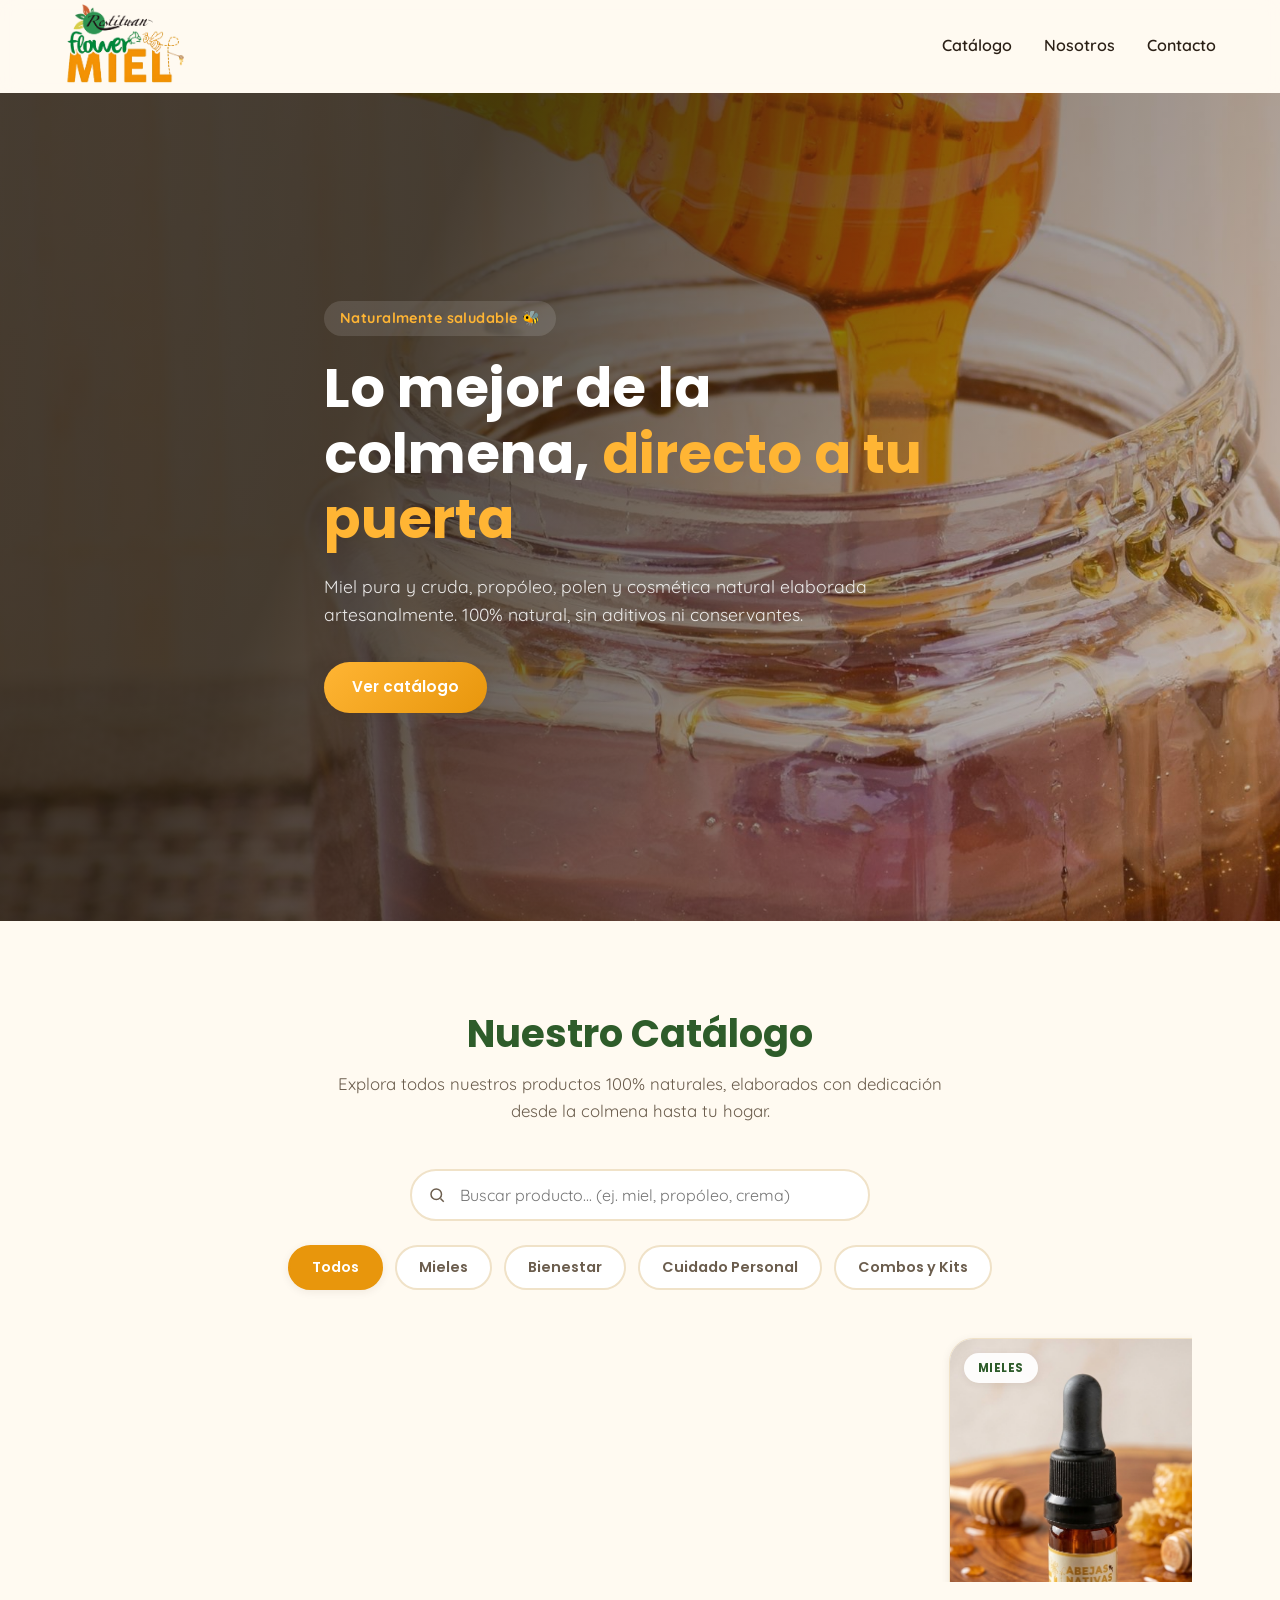
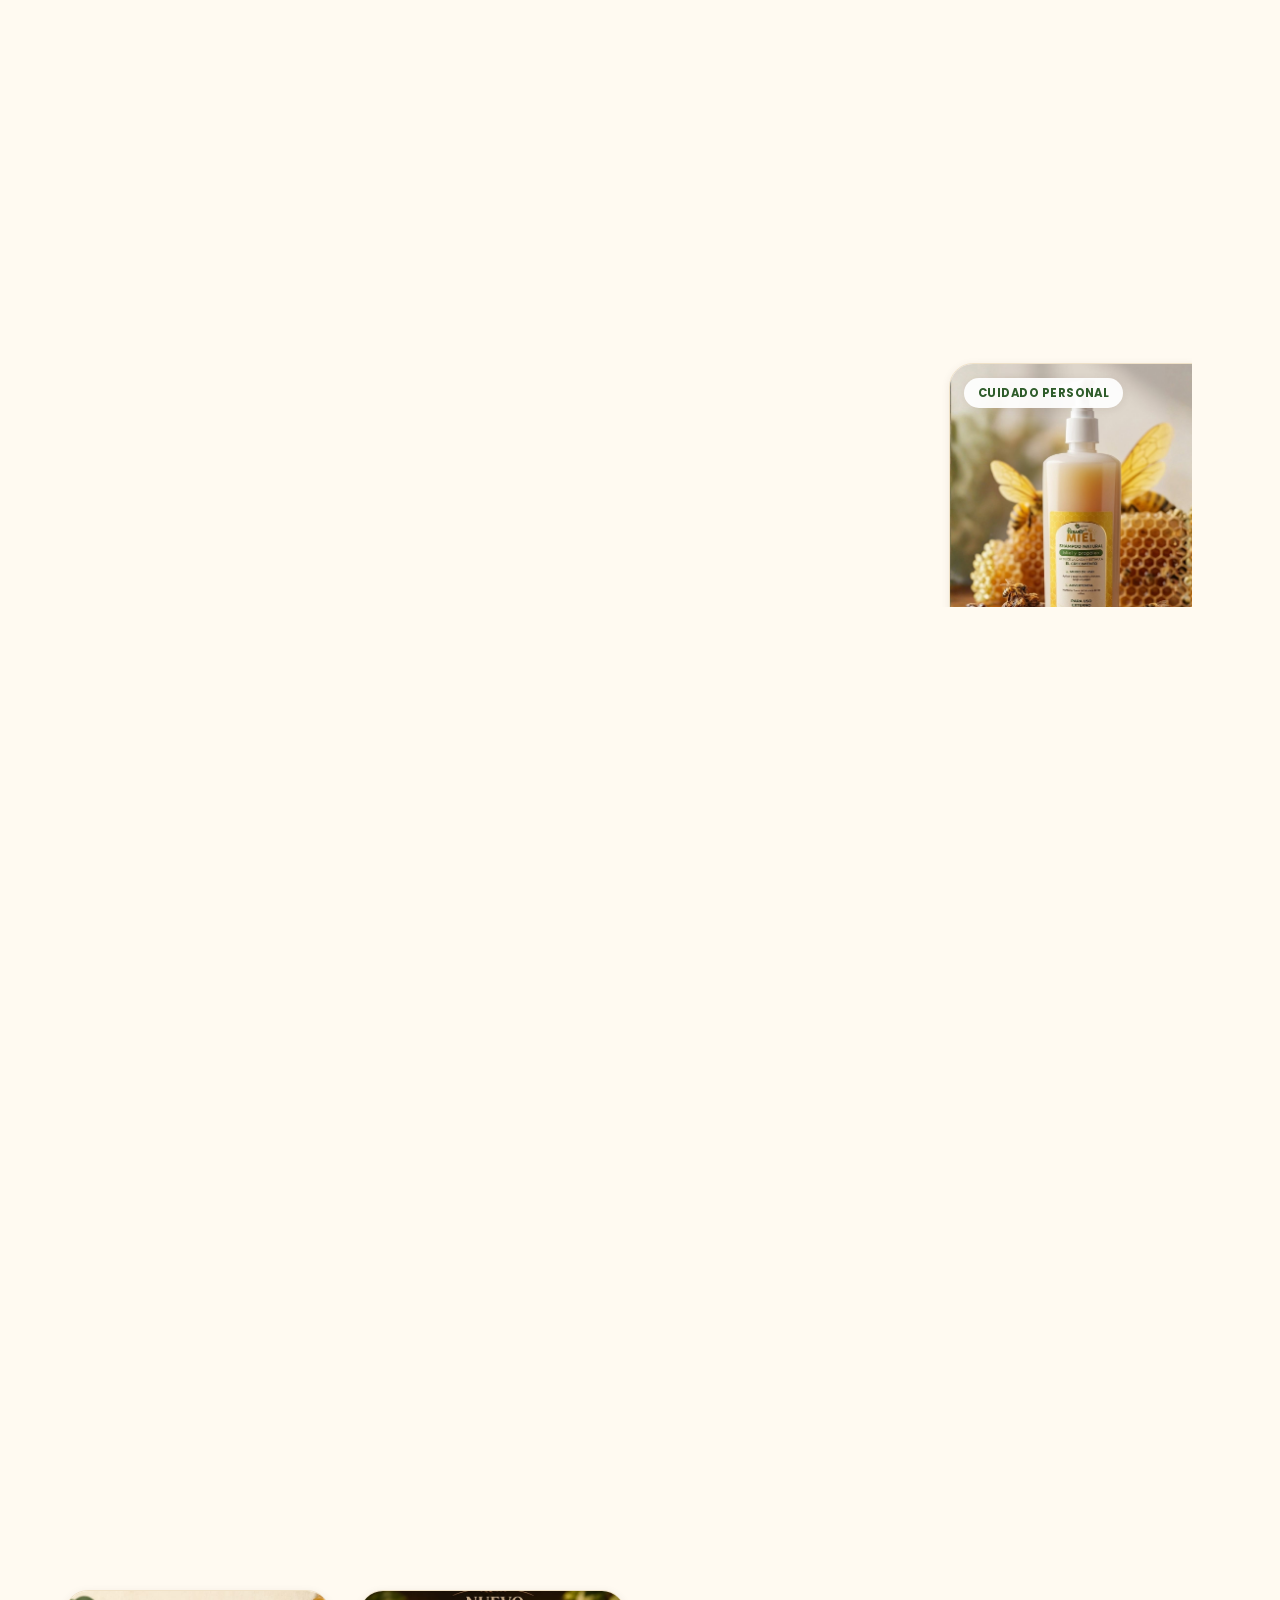
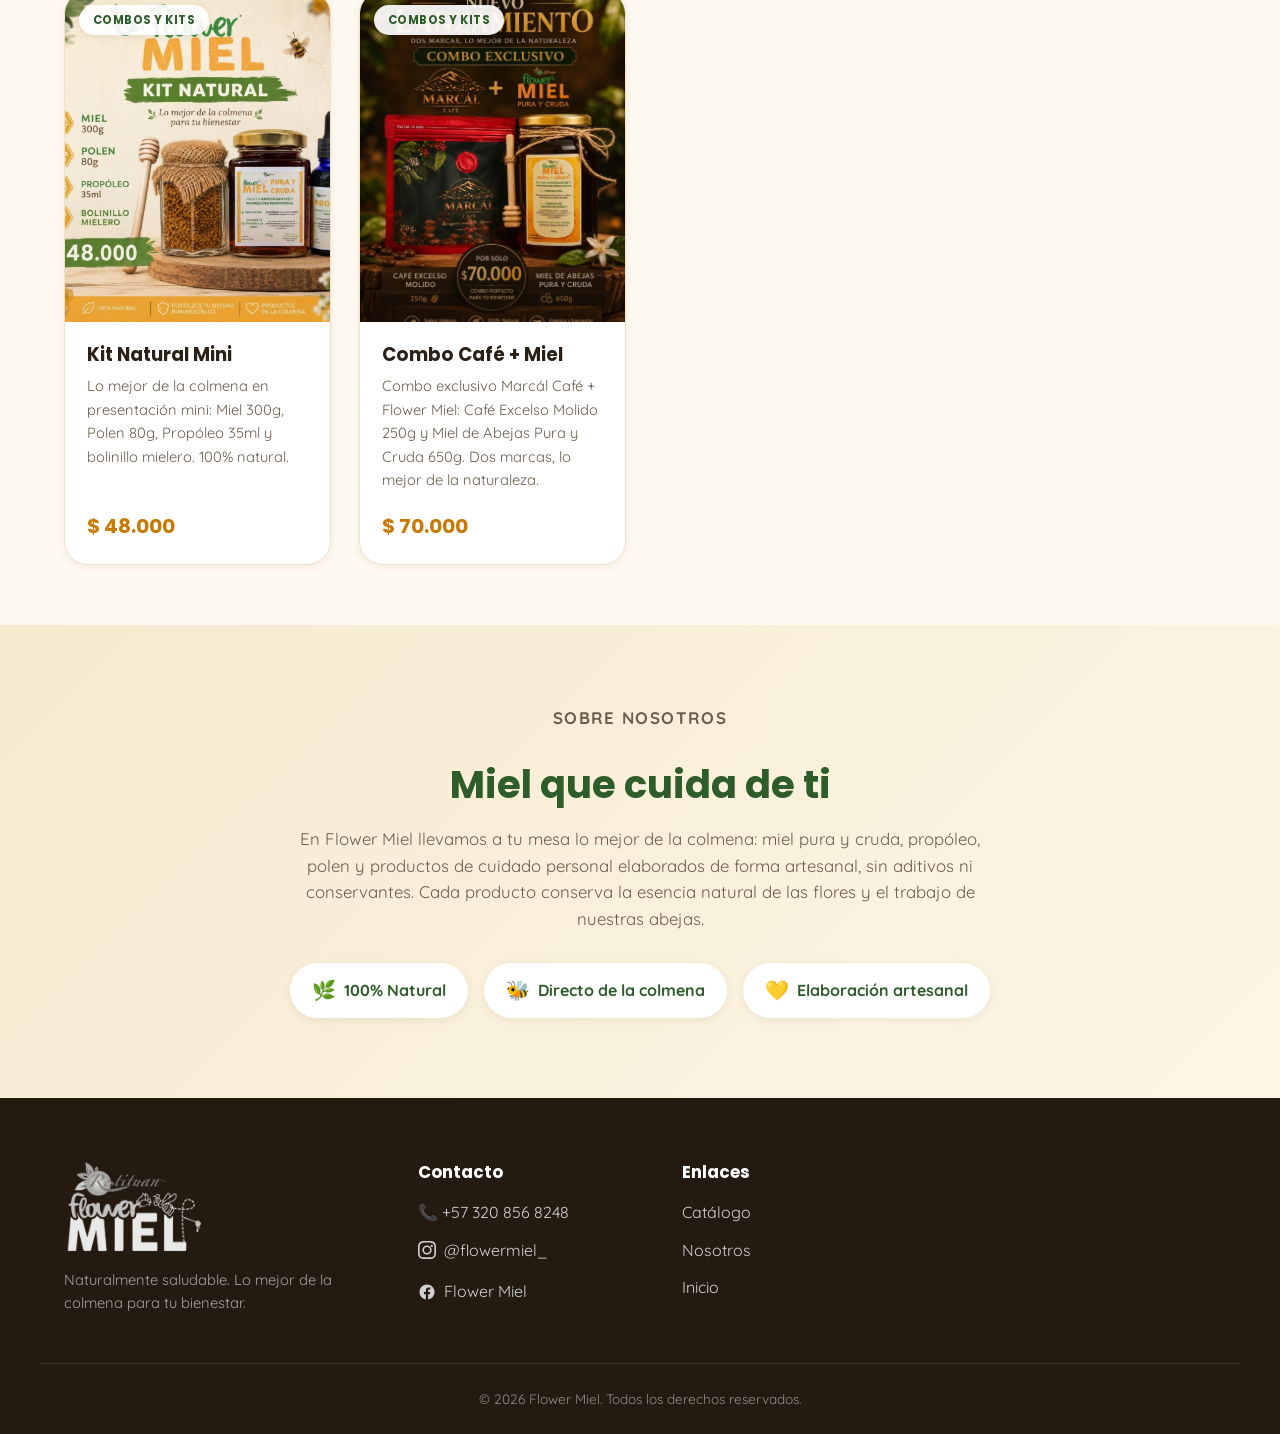
==== commit de37e9dc: "Quita Apiturismo y Rescate de Abejas de la vista de vendedores Esta vista debe enfocarse solo en el " ====
--- a/vendedores/index.html
+++ b/vendedores/index.html
@@ -23,8 +23,6 @@
 
     <nav class="main-nav" id="mainNav">
       <a href="#catalogo">Catálogo</a>
-      <a href="#apiturismo">Apiturismo</a>
-      <a href="#rescate">Rescate de Abejas</a>
       <a href="#nosotros">Nosotros</a>
       <a href="#contacto">Contacto</a>
     </nav>
@@ -55,14 +53,6 @@
     <a href="#catalogo" class="quick-nav-item">
       <span class="quick-nav-icon">🍯</span>
       Catálogo
-    </a>
-    <a href="#apiturismo" class="quick-nav-item">
-      <span class="quick-nav-icon">🐝</span>
-      Apiturismo
-    </a>
-    <a href="#rescate" class="quick-nav-item">
-      <span class="quick-nav-icon">🛡️</span>
-      Rescate de Abejas
     </a>
     <a href="#nosotros" class="quick-nav-item">
       <span class="quick-nav-icon">🌿</span>
@@ -100,125 +90,6 @@
     <div class="product-grid" id="productGrid"></div>
 
     <p class="no-results" id="noResults" hidden>No se encontraron productos que coincidan con tu búsqueda 🐝</p>
-  </div>
-</section>
-
-<!-- APITURISMO -->
-<section class="apiturismo-section" id="apiturismo">
-  <div class="container">
-    <div class="section-heading">
-      <h2>Apiturismo</h2>
-      <p>Vive una experiencia única y conéctate con el fascinante mundo de las abejas en su hábitat natural.</p>
-    </div>
-
-    <div class="apiturismo-inner">
-      <div class="apiturismo-info">
-        <p class="section-tag">La experiencia incluye</p>
-        <ul class="apiturismo-list">
-          <li>
-            <span class="apiturismo-icon">🎓</span>
-            <div>
-              <h3>Capacitación especializada</h3>
-              <p>Aprende sobre el mundo de las abejas de la mano de nuestro equipo.</p>
-            </div>
-          </li>
-          <li>
-            <span class="apiturismo-icon">🍯</span>
-            <div>
-              <h3>Cata de miel</h3>
-              <p>Descubre sus sabores y propiedades en una degustación guiada.</p>
-            </div>
-          </li>
-          <li>
-            <span class="apiturismo-icon">🐝</span>
-            <div>
-              <h3>Recorrido 100% guiado</h3>
-              <p>5 estaciones interactivas con un experto apícola y un profesional de la salud.</p>
-            </div>
-          </li>
-          <li>
-            <span class="apiturismo-icon">💧</span>
-            <div>
-              <h3>Hidratación</h3>
-              <p>Incluida durante toda la experiencia.</p>
-            </div>
-          </li>
-          <li>
-            <span class="apiturismo-icon">🏅</span>
-            <div>
-              <h3>Certificado oficial</h3>
-              <p>Recibe tu certificado de Guardián de las Abejas.</p>
-            </div>
-          </li>
-        </ul>
-      </div>
-
-      <div class="apiturismo-gallery" id="apiturismoGallery">
-        <div class="gallery-item"><img src="../assets/img/apiturismo/apiturismo-20.jpg" alt="Experiencia de Apiturismo en Flower Miel" loading="lazy"></div>
-        <div class="gallery-item"><img src="../assets/img/apiturismo/apiturismo-21.jpg" alt="Experiencia de Apiturismo en Flower Miel" loading="lazy"></div>
-        <div class="gallery-item"><img src="../assets/img/apiturismo/apiturismo-22.jpg" alt="Experiencia de Apiturismo en Flower Miel" loading="lazy"></div>
-        <div class="gallery-item"><img src="../assets/img/apiturismo/apiturismo-23.jpg" alt="Experiencia de Apiturismo en Flower Miel" loading="lazy"></div>
-        <div class="gallery-item"><img src="../assets/img/apiturismo/apiturismo-24.jpg" alt="Experiencia de Apiturismo en Flower Miel" loading="lazy"></div>
-        <div class="gallery-item"><img src="../assets/img/apiturismo/apiturismo-25.jpg" alt="Experiencia de Apiturismo en Flower Miel" loading="lazy"></div>
-        <div class="gallery-item gallery-item-extra gallery-item-hidden"><img src="../assets/img/apiturismo/apiturismo-26.jpg" alt="Experiencia de Apiturismo en Flower Miel" loading="lazy"></div>
-        <div class="gallery-item gallery-item-extra gallery-item-hidden"><img src="../assets/img/apiturismo/apiturismo-27.jpg" alt="Experiencia de Apiturismo en Flower Miel" loading="lazy"></div>
-        <div class="gallery-item gallery-item-extra gallery-item-hidden"><img src="../assets/img/apiturismo/apiturismo-28.jpg" alt="Experiencia de Apiturismo en Flower Miel" loading="lazy"></div>
-        <div class="gallery-item gallery-item-extra gallery-item-hidden"><img src="../assets/img/apiturismo/apiturismo-29.jpg" alt="Experiencia de Apiturismo en Flower Miel" loading="lazy"></div>
-        <div class="gallery-item gallery-item-extra gallery-item-hidden"><img src="../assets/img/apiturismo/apiturismo-31.jpg" alt="Experiencia de Apiturismo en Flower Miel" loading="lazy"></div>
-        <div class="gallery-item gallery-item-extra gallery-item-hidden"><img src="../assets/img/apiturismo/apiturismo-32.jpg" alt="Experiencia de Apiturismo en Flower Miel" loading="lazy"></div>
-        <div class="gallery-item gallery-item-extra gallery-item-hidden"><img src="../assets/img/apiturismo/apiturismo-33.jpg" alt="Experiencia de Apiturismo en Flower Miel" loading="lazy"></div>
-        <div class="gallery-item gallery-item-extra gallery-item-hidden"><img src="../assets/img/apiturismo/apiturismo-34.jpg" alt="Experiencia de Apiturismo en Flower Miel" loading="lazy"></div>
-        <div class="gallery-item gallery-item-extra gallery-item-hidden"><img src="../assets/img/apiturismo/apiturismo-35.jpg" alt="Experiencia de Apiturismo en Flower Miel" loading="lazy"></div>
-        <div class="gallery-item gallery-item-extra gallery-item-hidden"><img src="../assets/img/apiturismo/apiturismo-36.jpg" alt="Experiencia de Apiturismo en Flower Miel" loading="lazy"></div>
-        <div class="gallery-item gallery-item-extra gallery-item-hidden"><img src="../assets/img/apiturismo/apiturismo-37.jpg" alt="Experiencia de Apiturismo en Flower Miel" loading="lazy"></div>
-        <div class="gallery-item gallery-item-extra gallery-item-hidden"><img src="../assets/img/apiturismo/apiturismo-38.jpg" alt="Experiencia de Apiturismo en Flower Miel" loading="lazy"></div>
-        <div class="gallery-item gallery-item-extra gallery-item-hidden"><img src="../assets/img/apiturismo/apiturismo-39.jpg" alt="Experiencia de Apiturismo en Flower Miel" loading="lazy"></div>
-        <div class="gallery-item gallery-item-extra gallery-item-hidden"><img src="../assets/img/apiturismo/apiturismo-40.jpg" alt="Experiencia de Apiturismo en Flower Miel" loading="lazy"></div>
-        <div class="gallery-item gallery-item-extra gallery-item-hidden"><img src="../assets/img/apiturismo/apiturismo-41.jpg" alt="Experiencia de Apiturismo en Flower Miel" loading="lazy"></div>
-        <div class="gallery-item gallery-item-extra gallery-item-hidden"><img src="../assets/img/apiturismo/apiturismo-42.jpg" alt="Experiencia de Apiturismo en Flower Miel" loading="lazy"></div>
-        <div class="gallery-item gallery-item-extra gallery-item-hidden"><img src="../assets/img/apiturismo/apiturismo-43.jpg" alt="Experiencia de Apiturismo en Flower Miel" loading="lazy"></div>
-      </div>
-      <button type="button" class="btn apiturismo-gallery-toggle" id="apiturismoGalleryToggle">Ver más fotos</button>
-    </div>
-  </div>
-</section>
-
-<!-- RESCATE DE ABEJAS -->
-<section class="rescate-section" id="rescate">
-  <div class="container">
-    <div class="section-heading">
-      <h2>Rescate de Abejas</h2>
-      <p>¿Tienes un enjambre de abejas o avispas en casa? No las extermines: nosotros las rescatamos y reubicamos.</p>
-    </div>
-
-    <div class="rescate-inner rescate-inner-no-photos">
-      <div class="rescate-info">
-        <p class="rescate-alert">⚠️ Exterminar abejas puede traerte problemas legales. La Ley 2193 prohíbe su eliminación y promueve su protección.</p>
-
-        <p class="section-tag">Nosotros las rescatamos y reubicamos</p>
-        <ul class="rescate-list">
-          <li>
-            <span class="rescate-icon">✅</span>
-            <p>Rescate y protección de abejas y avispas</p>
-          </li>
-          <li>
-            <span class="rescate-icon">✅</span>
-            <p>Reubicación segura y ecológica de enjambres</p>
-          </li>
-          <li>
-            <span class="rescate-icon">✅</span>
-            <p>Atención rápida en zonas urbanas y rurales</p>
-          </li>
-        </ul>
-
-        <p class="rescate-coverage">📍 Cobertura solo en la subregión del Valle de Aburrá - Antioquia</p>
-        <p class="rescate-tagline">Más de 5 años salvando abejas, sembrando vida.</p>
-
-        <div class="rescate-contact">
-          <p><strong>Samuel González Ocampo</strong><br>Apicultor certificado</p>
-        </div>
-      </div>
-    </div>
   </div>
 </section>
 
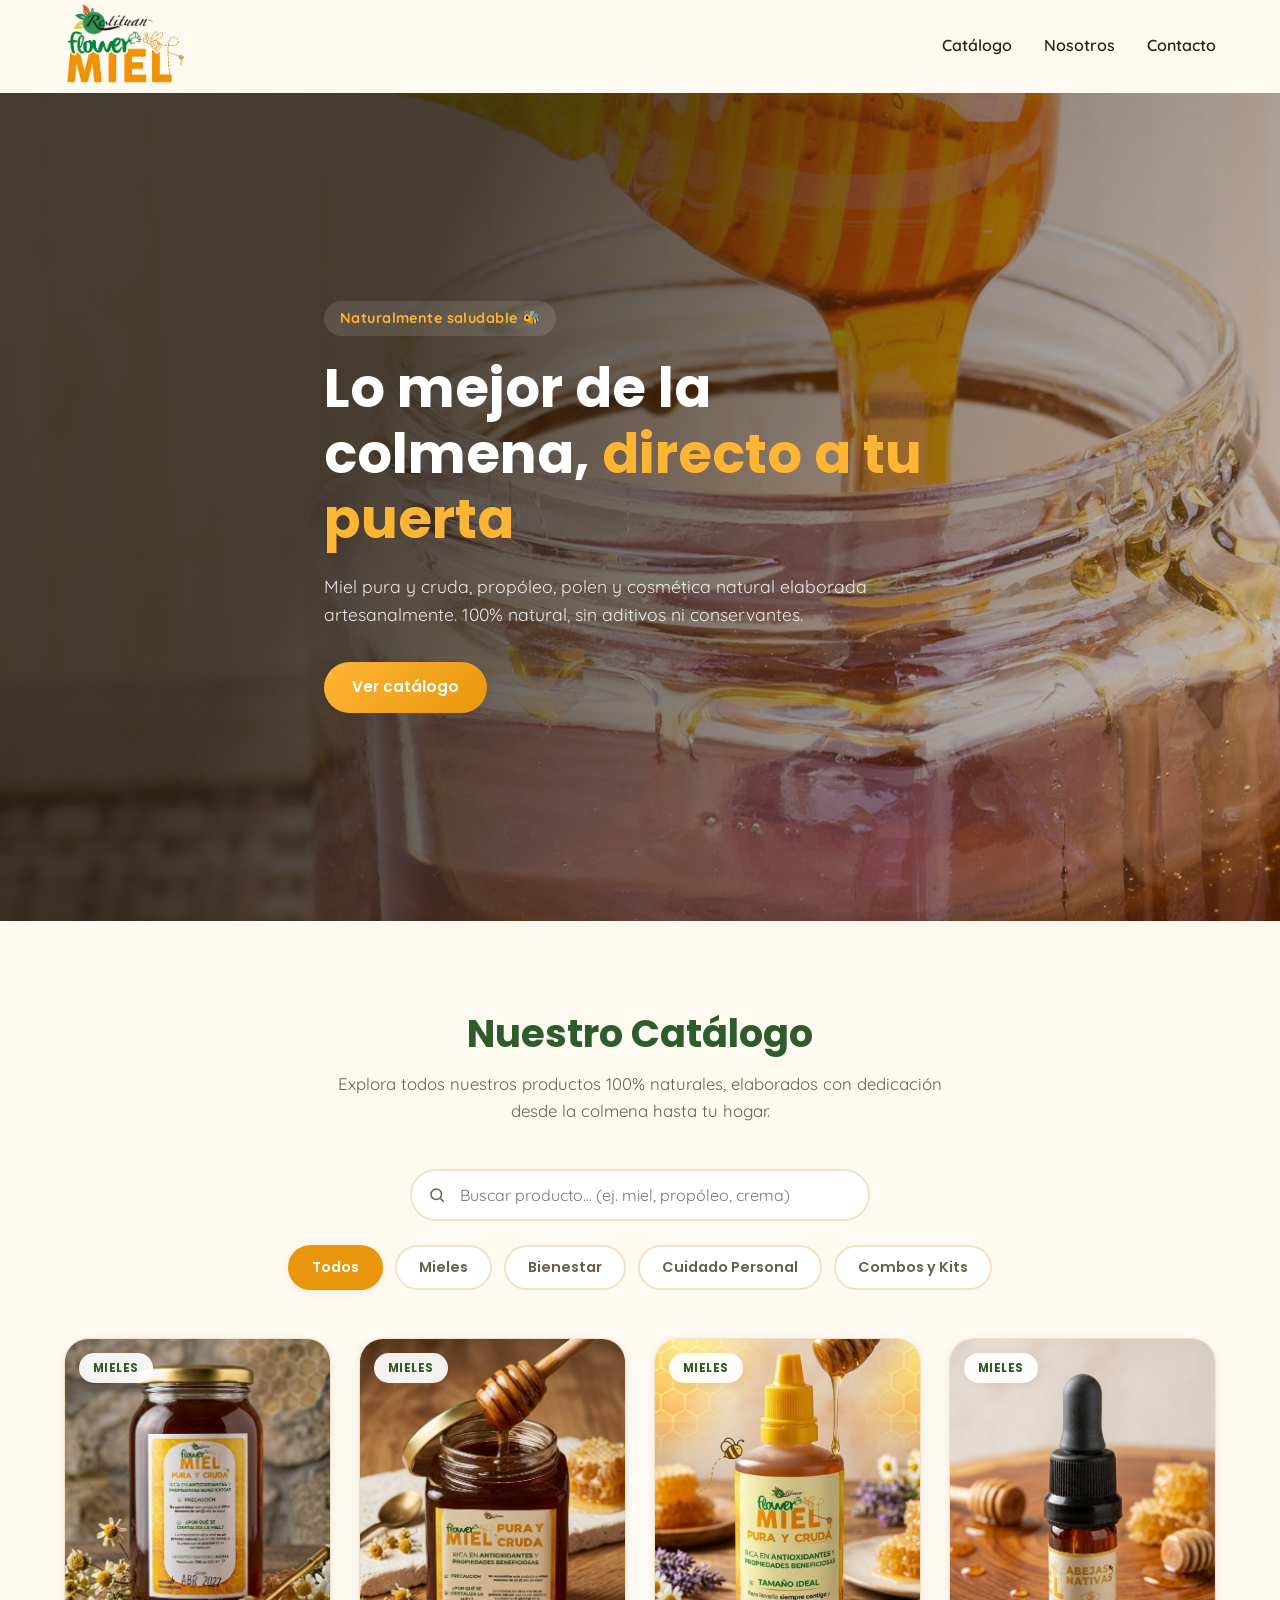
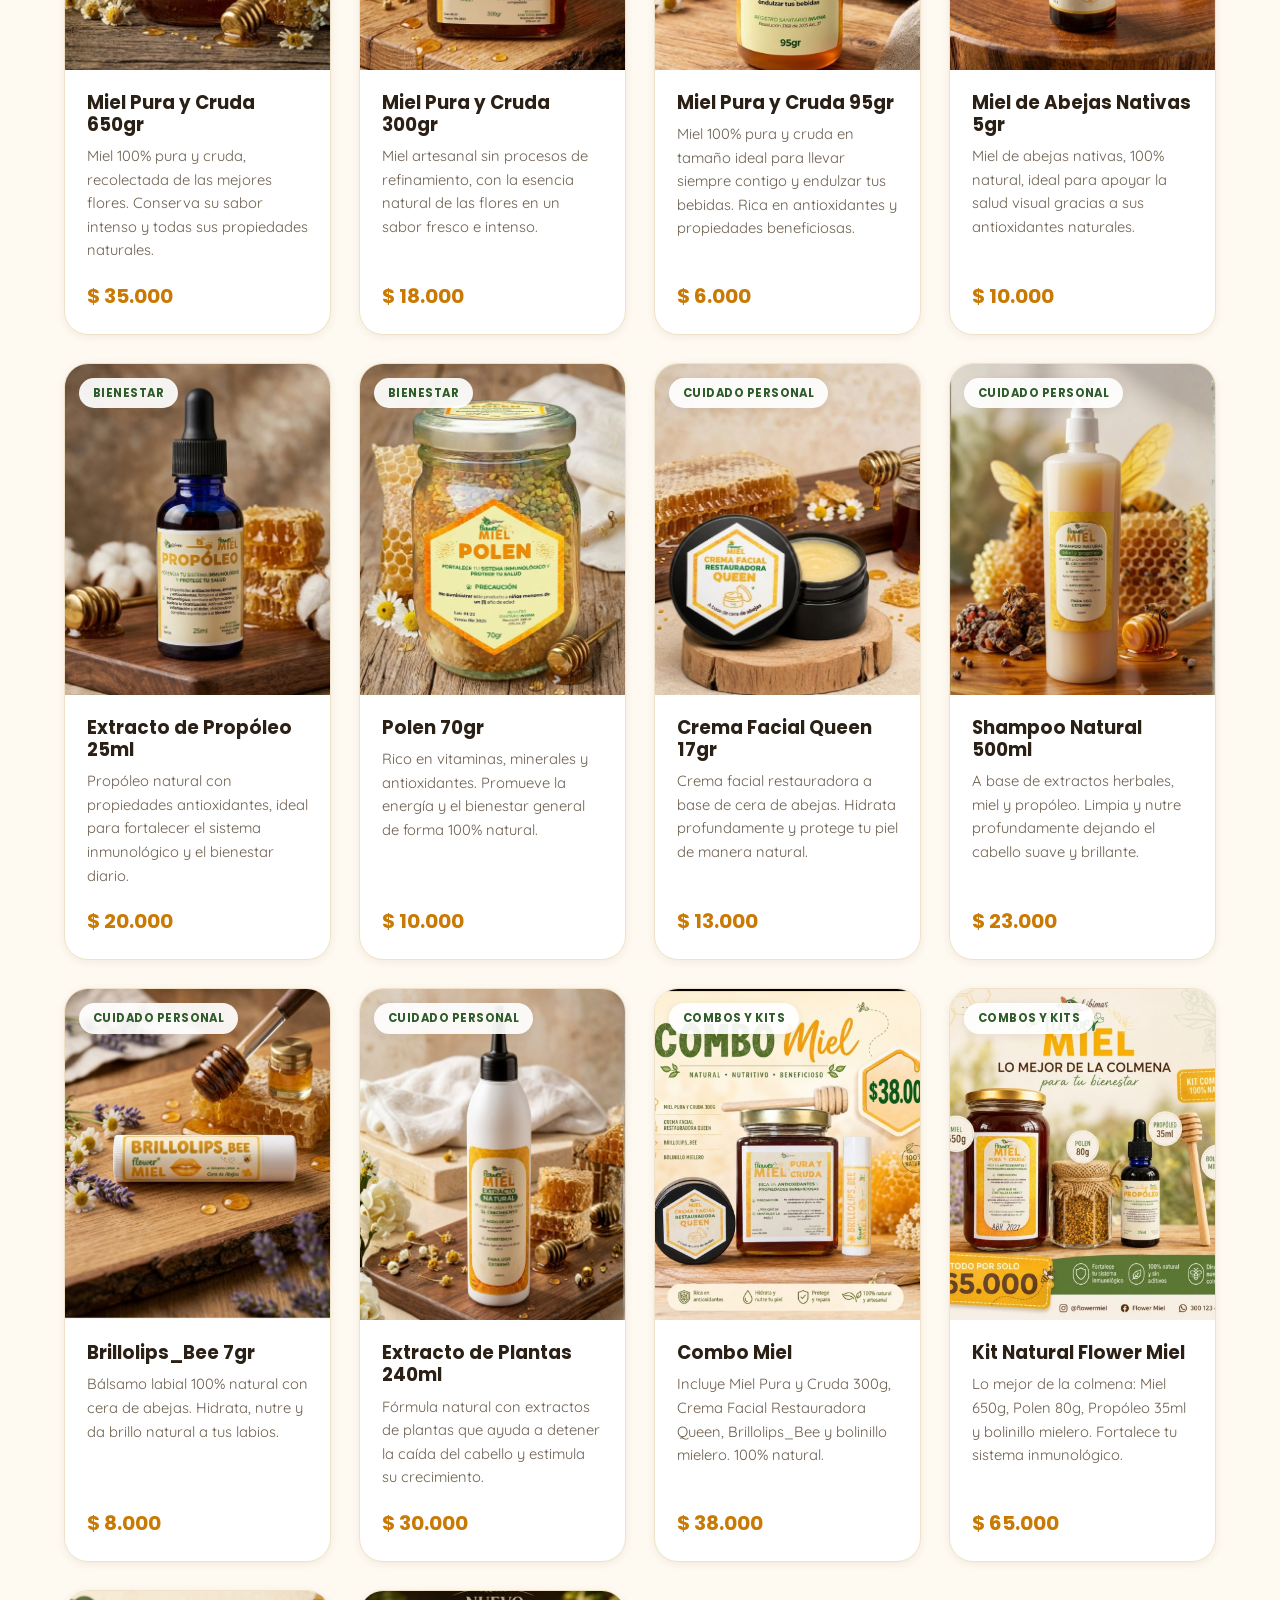
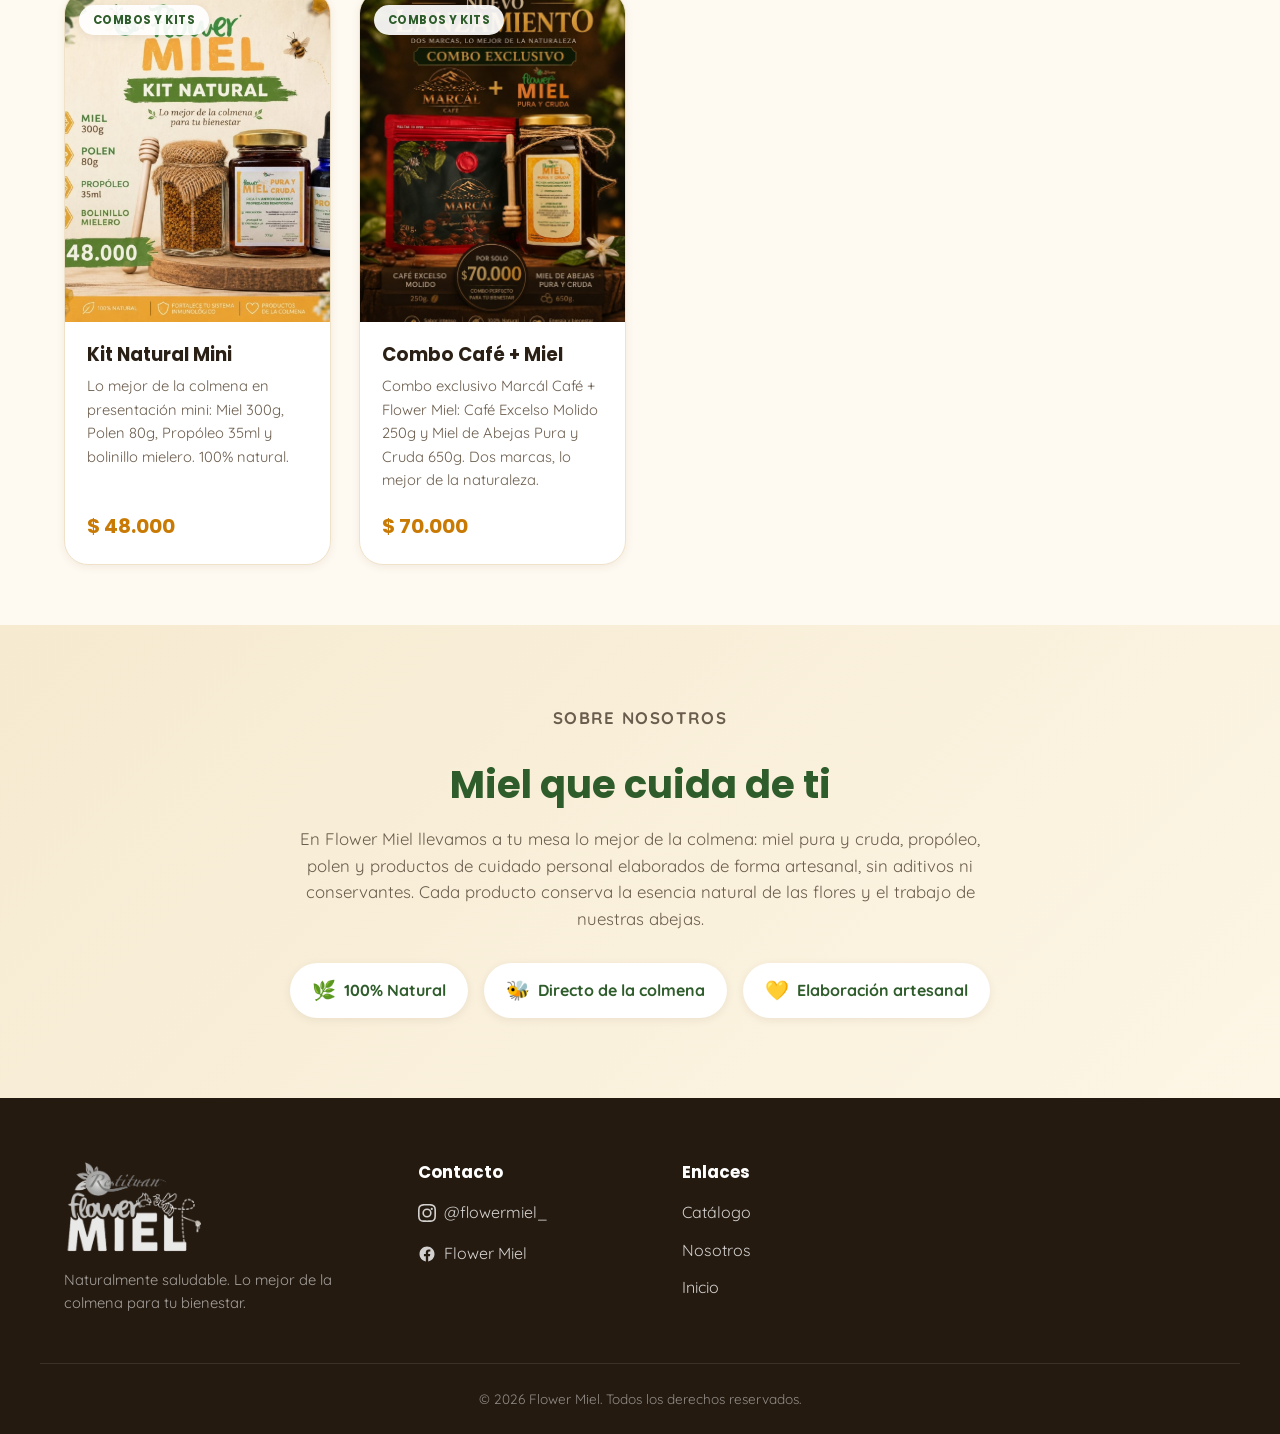
==== commit 0970251d: "Quita el número de teléfono del footer en la vista de vendedores" ====
--- a/vendedores/index.html
+++ b/vendedores/index.html
@@ -121,7 +121,6 @@
     <div class="footer-col">
       <h3>Contacto</h3>
       <ul>
-        <li>📞 +57 320 856 8248</li>
         <li>
           <a href="https://www.instagram.com/flowermiel_/" target="_blank" rel="noopener" class="social-link">
             <svg viewBox="0 0 24 24" width="18" height="18" fill="currentColor" aria-hidden="true"><path d="M12 2.163c3.204 0 3.584.012 4.85.07 3.252.148 4.771 1.691 4.919 4.919.058 1.265.069 1.645.069 4.849 0 3.205-.012 3.584-.069 4.849-.149 3.225-1.664 4.771-4.919 4.919-1.266.058-1.644.07-4.85.07-3.204 0-3.584-.012-4.849-.07-3.26-.149-4.771-1.699-4.919-4.92-.058-1.265-.07-1.644-.07-4.849 0-3.204.013-3.583.07-4.849.149-3.227 1.664-4.771 4.919-4.919 1.266-.057 1.645-.069 4.849-.069zm0-2.163c-3.259 0-3.667.014-4.947.072-4.358.2-6.78 2.618-6.98 6.98-.059 1.281-.073 1.689-.073 4.948 0 3.259.014 3.668.072 4.948.2 4.358 2.618 6.78 6.98 6.98 1.281.058 1.689.072 4.948.072 3.259 0 3.668-.014 4.948-.072 4.354-.2 6.782-2.618 6.98-6.98.059-1.28.073-1.689.073-4.948 0-3.259-.014-3.667-.072-4.947-.198-4.354-2.618-6.78-6.98-6.98-1.281-.059-1.69-.073-4.949-.073zm0 5.838a6.163 6.163 0 100 12.326 6.163 6.163 0 000-12.326zm0 10.162a4 4 0 110-8 4 4 0 010 8zm6.406-10.845a1.44 1.44 0 100 2.881 1.44 1.44 0 000-2.881z"/></svg>
